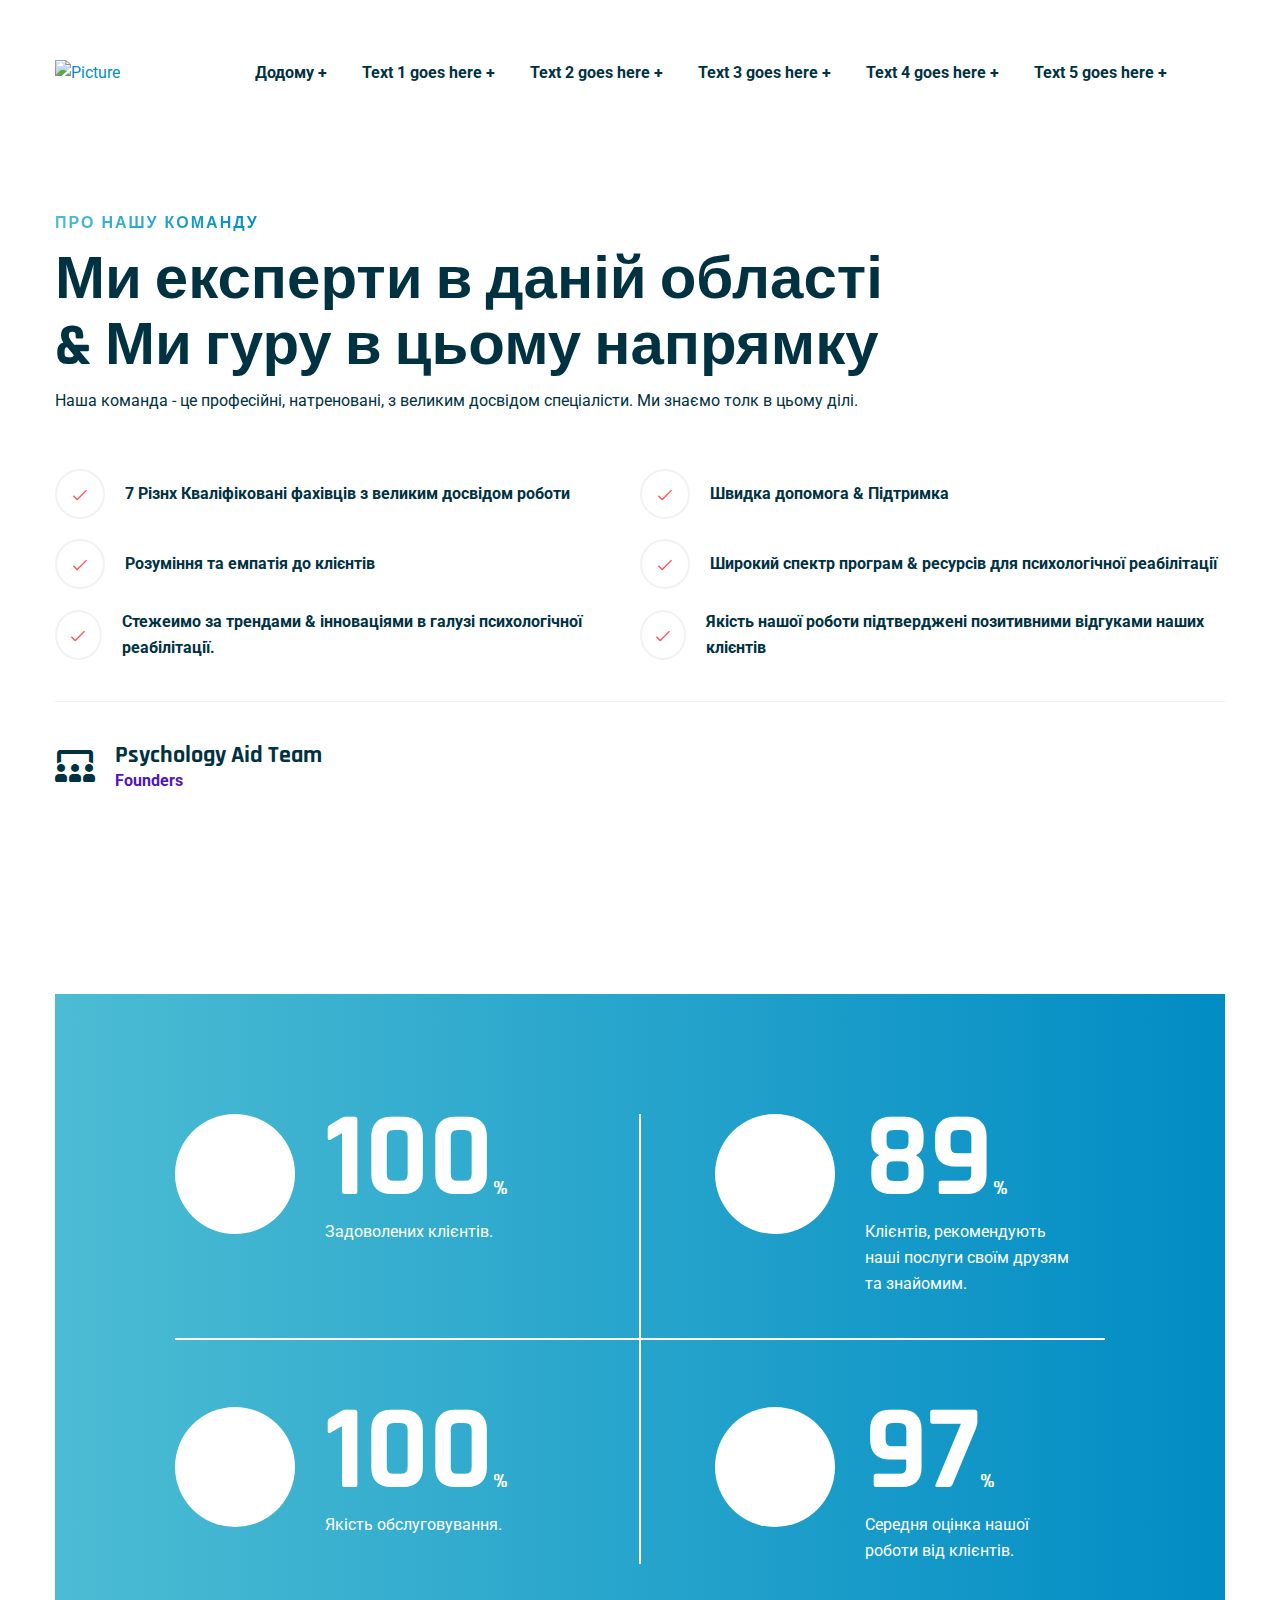
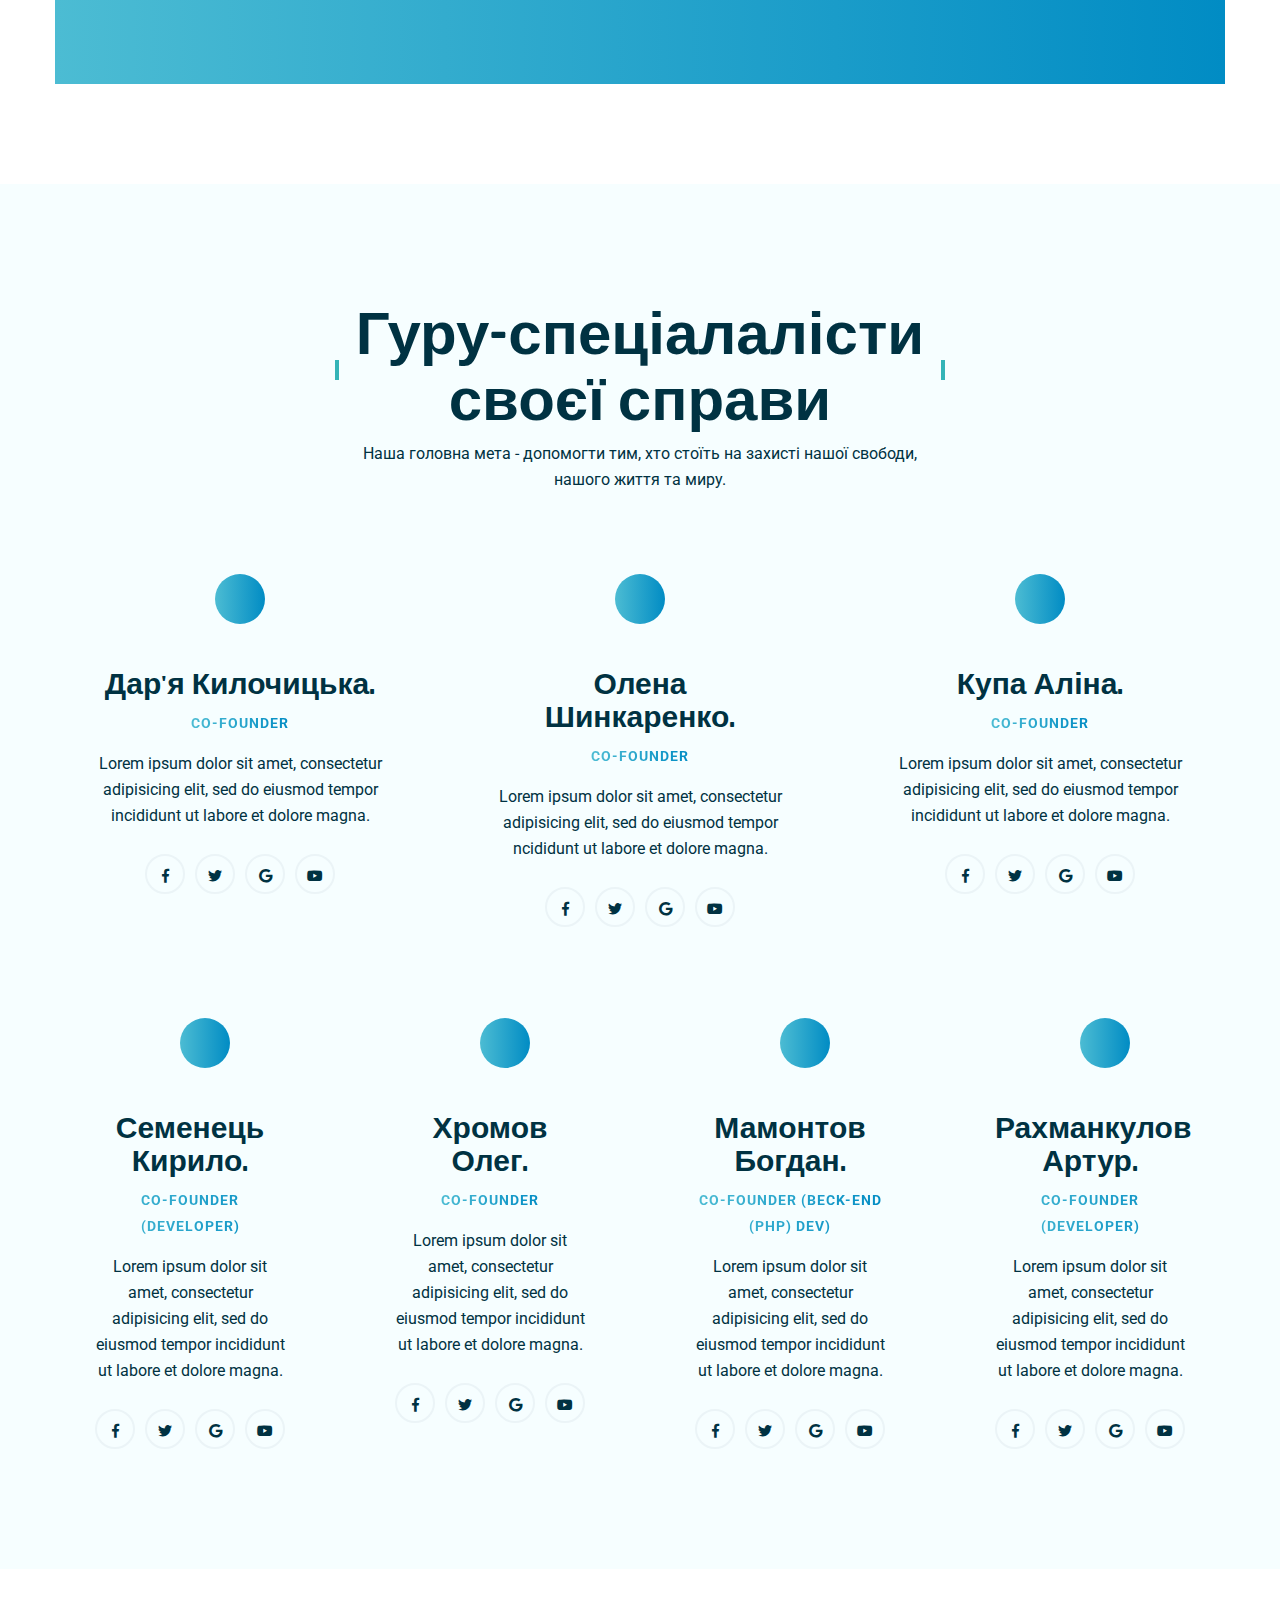
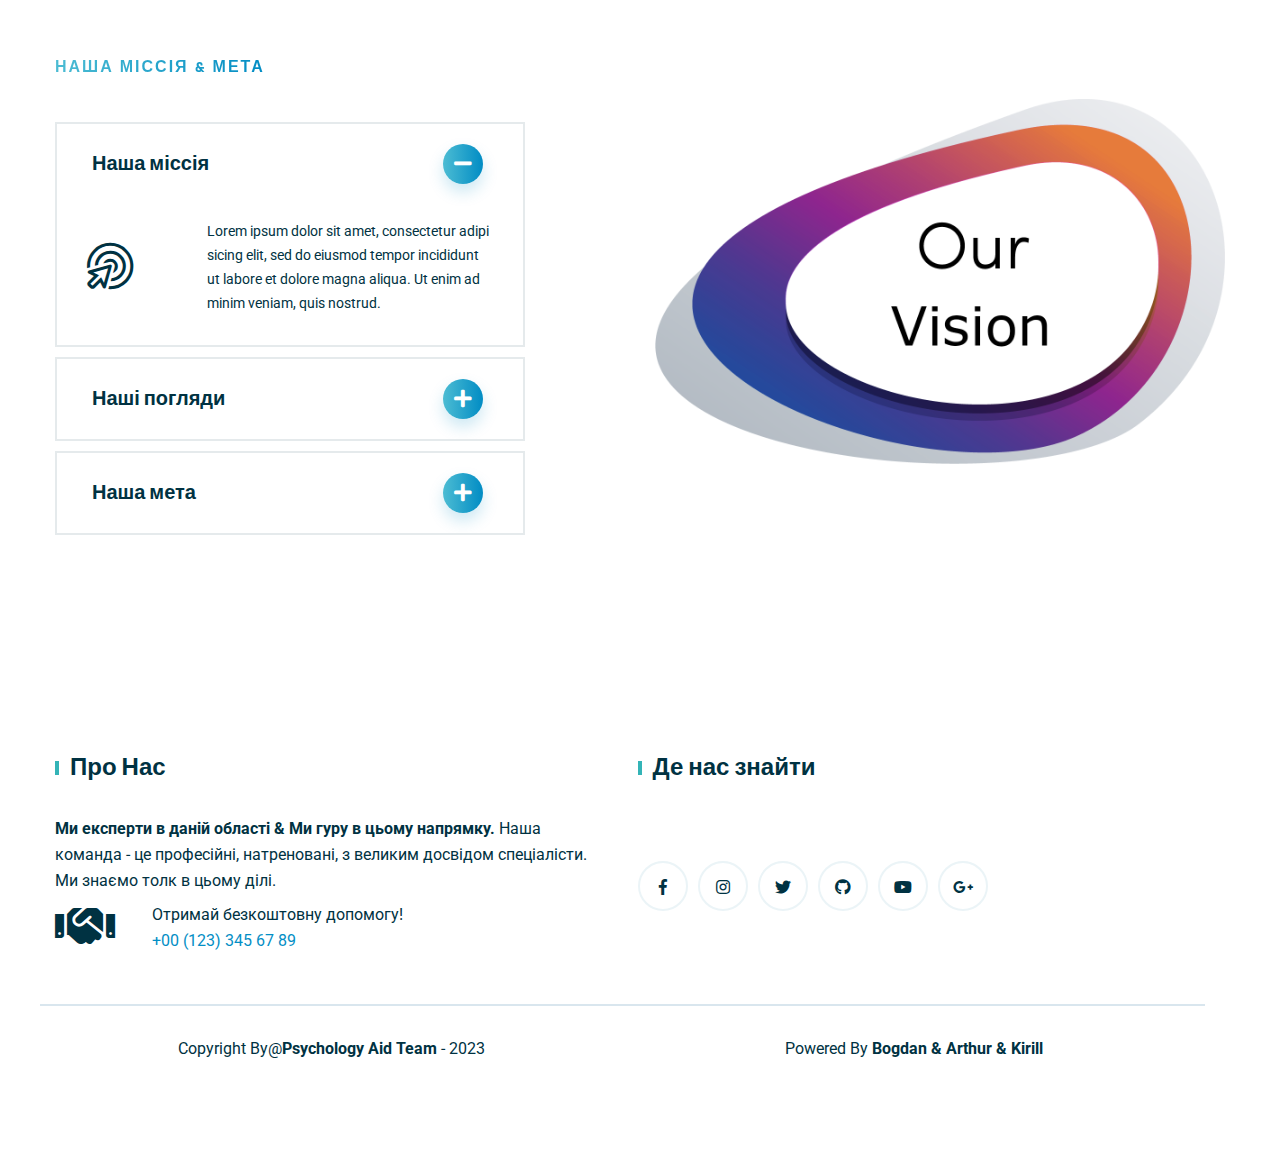
==== resources/templates/about.html @ 90c8d9c6 "Optimize code in Index.html. Create About us page" ====
<!doctype html>
<html class="no-js" lang="en">

<head>

  <!--========= Required meta tags =========-->
  <meta charset="utf-8">
  <meta http-equiv="x-ua-compatible" content="ie=edge">
  <meta name="description" content="">
  <meta name="viewport" content="width=device-width, initial-scale=1, shrink-to-fit=no">

  <!--====== Title ======-->
  <title>Psycho Aid Help - Site</title>

  <!--====== Favicon ======-->
  <link rel="shortcut icon" href="/static/images/Logo.png" type="images/x-icon"/>

  <!--====== CSS Here ======-->
  <link rel="stylesheet" href="../static/assets/css/bootstrap.min.css">
  <link rel="stylesheet" href="../static/assets/css/animate.min.css">
  <link rel="stylesheet" href="../static/assets/css/font-awesome.min.css">
  <link rel="stylesheet" href="../static/assets/css/lightcase.css">
  <link rel="stylesheet" href="../static/assets/css/meanmenu.css">
  <link rel="stylesheet" href="../static/assets/css/nice-select.css">
  <link rel="stylesheet" href="../static/assets/css/owl.carousel.min.css">
  <link rel="stylesheet" href="../static/assets/css/datepicker.min.css">
  <link rel="stylesheet" href="../static/assets/css/jquery-ui.min.css">
  <link rel="stylesheet" href="../static/assets/css/default.css">
  <link rel="stylesheet" href="../static/assets/css/style.css">
  <link rel="stylesheet" href="../static/assets/css/responsive.css">

</head>

<body>

<!-- preloader  -->
<div id="preloader">
  <div id="ctn-preloader" class="ctn-preloader">
    <div class="animation-preloader">
      <div class="spinner"></div>
      <div class="txt-loading">
                        <span data-text-preloader="D" class="letters-loading">
                            Д
                        </span>
        <span data-text-preloader="O" class="letters-loading">
                            О
                        </span>
        <span data-text-preloader="P" class="letters-loading">
                            П
                        </span>
        <span data-text-preloader="O" class="letters-loading">
                            О
                        </span>
        <span data-text-preloader="M" class="letters-loading">
                            М
                        </span>
        <span data-text-preloader="O" class="letters-loading">
                            О
                        </span>
        <span data-text-preloader="G" class="letters-loading">
                            Г
                        </span>
        <span data-text-preloader="A" class="letters-loading">
                            А
                        </span>
      </div>
    </div>
    <div class="loader">
      <div class="row">
        <div class="col-3 loader-section section-left">
          <div class="bg"></div>
        </div>
        <div class="col-3 loader-section section-left">
          <div class="bg"></div>
        </div>
        <div class="col-3 loader-section section-right">
          <div class="bg"></div>
        </div>
        <div class="col-3 loader-section section-right">
          <div class="bg"></div>
        </div>
      </div>
    </div>
  </div>
</div>
<!-- preloader end -->

<!-- header start -->
<header id="sticky-header" class="site-header">
  <div class="container custom-header">
    <div class="row align-items-center">
      <div class="col-xl-2 col-lg-3">
        <a href="index.html" class="site-logo">
          <img src="/static/images/Logo.png" alt="Picture" style="max-width: 140px;">
        </a>
        <div class="mobile-menu"></div>
      </div>
      <div class="col-xl-10 col-lg-10 my-auto">
        <div class="mainmenu">
          <nav id="mobile-menu">
            <ul>
              <li>
                <a href="/CivilEducation/index.html">Додому +</a>
              </li>
              <li><a href="#">Text 1 goes here +</a>
              </li>
              <li><a href="#">Text 2 goes here +</a>
              </li>
              <li><a href="#">Text 3 goes here +</a>
              </li>
              <li><a href="#">Text 4 goes here +</a>
              </li>
              <li><a href="#">Text 5 goes here +</a>
              </li>
            </ul>
          </nav>
        </div>
      </div>

    </div>
  </div>
</header>
<!-- header end -->

<!-- about area start -->
<section class="about-area pt-160 pb-100">
  <div class="container">
    <div class="row">
      <div class="col-lg-12">
        <div class="about-content mt-50">
          <div class="section-heading mb-55">
            <h3 class="sub-title">Про нашу команду</h3>
            <h2 class="section-title">Ми експерти в даній області <br> &amp; Ми гуру в цьому напрямку</h2>
            <p>Наша команда - це професійні, натреновані, з великим досвідом спеціалісти.
              Ми знаємо толк в цьому ділі.</p>
          </div>
          <div class="about-list mt-none-20">
            <div class="single-item d-flex align-items-center mt-20">
              <div class="icon">
                <i class="fal fa-check"></i>
              </div>
              <span>7 Різнх Кваліфіковані фахівців з великим досвідом роботи</span>
            </div>
            <div class="single-item d-flex align-items-center mt-20">
              <div class="icon">
                <i class="fal fa-check"></i>
              </div>
              <span>Швидка допомога &amp; Підтримка</span>
            </div>
            <div class="single-item d-flex align-items-center mt-20">
              <div class="icon">
                <i class="fal fa-check"></i>
              </div>
              <span>Розуміння та емпатія до клієнтів</span>
            </div>
            <div class="single-item d-flex align-items-center mt-20">
              <div class="icon">
                <i class="fal fa-check"></i>
              </div>
              <span>Широкий спектр програм  &amp; ресурсів для психологічної реабілітації</span>
            </div>
            <div class="single-item d-flex align-items-center mt-20">
              <div class="icon">
                <i class="fal fa-check"></i>
              </div>
              <span>Стежеимо за трендами &amp; інноваціями в галузі психологічної реабілітації.</span>
            </div>
            <div class="single-item d-flex align-items-center mt-20">
              <div class="icon">
                <i class="fal fa-check"></i>
              </div>
              <span>Якість нашої роботи підтверджені позитивними відгуками наших клієнтів</span>
            </div>
          </div>
          <div class="about-founder d-flex align-items-center">
            <div class="founder-detals d-flex align-items-center">
              <div class="thumb">
                <i class="fas fa-users-class fa-2x"></i>
              </div>
              <div class="content">
                <h4 class="name">Psychology Aid Team</h4>
                <span class="designation">Founders</span>
              </div>
            </div>
          </div>
        </div>
      </div>
    </div>
  </div>
</section>
<!-- about area end -->


<!-- counter area start -->
<section class="counter-area pt-100 pb-100">
  <div class="container">
    <div class="row">
      <div class="col-lg-12">
        <div class="counter-area-wrap">
          <div class="counter-wrap">
            <div class="single-counter-box pb-50">
              <div class="icon">
                <img src="assets/images/icons/experience-icon-01.png" alt="">
              </div>
              <div class="content">
                <h2 class="title"><span class="counter">100</span>%</h2>
                <p>Задоволених клієнтів.
                </p>
              </div>
            </div>
            <div class="single-counter-box pb-50">
              <div class="icon">
                <img src="assets/images/icons/experience-icon-01.png" alt="">
              </div>
              <div class="content">
                <h2 class="title"><span class="counter">89</span>%</h2>
                <p>Клієнтів, рекомендують наші послуги своїм друзям та знайомим.
                </p>
              </div>
            </div>
            <div class="single-counter-box pt-60">
              <div class="icon">
                <img src="assets/images/icons/experience-icon-03.png" alt="">
              </div>
              <div class="content">
                <h2 class="title"><span class="counter">100</span>%</h2>
                <p>Якість обслуговування.
                </p>
              </div>
            </div>
            <div class="single-counter-box pt-60">
              <div class="icon">
                <img src="assets/images/icons/experience-icon-04.png" alt="">
              </div>
              <div class="content">
                <h2 class="title"><span class="counter">97</span>%</h2>
                <p>Середня оцінка нашої роботи від клієнтів.
                </p>
              </div>
            </div>
          </div>
        </div>
      </div>
    </div>
  </div>
</section>
<!-- counter area end -->

<!-- our-expert area start -->
<section class="our-expert-area our-expert-area-2 our-expert-area-3 bg-2 pt-120 pb-90">
  <div class="container">
    <div class="row justify-content-center">
      <div class="col-lg-6 text-center">
        <div class="section-heading mb-50">
          <h2 class="section-title shape">Гуру-спеціалалісти своєї справи</h2>
          <p>Наша головна мета - допомогти тим, хто стоїть на захисті нашої свободи, нашого життя та миру.</p>
        </div>
      </div>
    </div>
    <div class="row mt-none-30">
      <div class="col-xl-4 col-lg-6 col-sm-12 mt-30">
        <div class="single-carousel-item">
          <div class="thumb">
            <img src="assets/images/team/doctor-02.jpeg" alt="">
            <span class="icon">
                                <img src="assets/images/icons/heart-icon.png" alt="">
                            </span>
          </div>
          <div class="content">
            <h4 class="title">Дар'я Килочицька.</h4>
            <span class="sub-title">Co-Founder</span>
            <p>Lorem ipsum dolor sit amet, consectetur adipisicing elit, sed do eiusmod tempor incididunt ut labore et dolore magna.</p>
          </div>
          <div class="social-links">
            <a href="#"><i class="fab fa-facebook-f"></i></a>
            <a href="#"><i class="fab fa-twitter"></i></a>
            <a href="#"><i class="fab fa-google"></i></a>
            <a href="#"><i class="fab fa-youtube"></i></a>
          </div>
        </div>
      </div>
      <div class="col-xl-4 col-lg-6 col-sm-12 mt-30">
        <div class="single-carousel-item">
          <div class="thumb">
            <img src="assets/images/team/doctor-01.jpeg" alt="">
            <span class="icon">
                                <img src="assets/images/icons/heart-icon.png" alt="">
                            </span>
          </div>
          <div class="content">
            <h4 class="title">Олена Шинкаренко.</h4>
            <span class="sub-title">Co-Founder</span>
            <p>Lorem ipsum dolor sit amet, consectetur adipisicing elit, sed do eiusmod tempor ncididunt ut labore et dolore magna.</p>
          </div>
          <div class="social-links">
            <a href="#"><i class="fab fa-facebook-f"></i></a>
            <a href="#"><i class="fab fa-twitter"></i></a>
            <a href="#"><i class="fab fa-google"></i></a>
            <a href="#"><i class="fab fa-youtube"></i></a>
          </div>
        </div>
      </div>
      <div class="col-xl-4 col-lg-6 col-sm-12 mt-30">
        <div class="single-carousel-item">
          <div class="thumb">
            <img src="assets/images/team/doctor-03.jpeg" alt="">
            <span class="icon">
                                <img src="assets/images/icons/heart-icon.png" alt="">
                            </span>
          </div>
          <div class="content">
            <h4 class="title">Купа Аліна.</h4>
            <span class="sub-title">Co-Founder</span>
            <p>Lorem ipsum dolor sit amet, consectetur adipisicing elit, sed do eiusmod tempor incididunt ut labore et dolore magna.</p>
          </div>
          <div class="social-links">
            <a href="#"><i class="fab fa-facebook-f"></i></a>
            <a href="#"><i class="fab fa-twitter"></i></a>
            <a href="#"><i class="fab fa-google"></i></a>
            <a href="#"><i class="fab fa-youtube"></i></a>
          </div>
        </div>
      </div>

      <div class="col-xl-3 col-lg-6 col-sm-12 mt-30">
        <div class="single-carousel-item">
          <div class="thumb">
            <img src="assets/images/team/doctor-03.jpeg" alt="">
            <span class="icon">
                                <img src="assets/images/icons/heart-icon.png" alt="">
                            </span>
          </div>
          <div class="content">
            <h4 class="title">Семенець Кирило.</h4>
            <span class="sub-title">Co-Founder (Developer)</span>
            <p>Lorem ipsum dolor sit amet, consectetur adipisicing elit, sed do eiusmod tempor incididunt ut labore et dolore magna.</p>
          </div>
          <div class="social-links">
            <a href="#"><i class="fab fa-facebook-f"></i></a>
            <a href="#"><i class="fab fa-twitter"></i></a>
            <a href="#"><i class="fab fa-google"></i></a>
            <a href="#"><i class="fab fa-youtube"></i></a>
          </div>
        </div>
      </div>

      <div class="col-xl-3 col-lg-6 col-sm-12 mt-30">
        <div class="single-carousel-item">
          <div class="thumb">
            <img src="assets/images/team/doctor-03.jpeg" alt="">
            <span class="icon">
                                <img src="assets/images/icons/heart-icon.png" alt="">
                            </span>
          </div>
          <div class="content">
            <h4 class="title">Хромов Олег.</h4>
            <span class="sub-title">Co-Founder</span>
            <p>Lorem ipsum dolor sit amet, consectetur adipisicing elit, sed do eiusmod tempor incididunt ut labore et dolore magna.</p>
          </div>
          <div class="social-links">
            <a href="#"><i class="fab fa-facebook-f"></i></a>
            <a href="#"><i class="fab fa-twitter"></i></a>
            <a href="#"><i class="fab fa-google"></i></a>
            <a href="#"><i class="fab fa-youtube"></i></a>
          </div>
        </div>
      </div>

      <div class="col-xl-3 col-lg-6 col-sm-12 mt-30">
        <div class="single-carousel-item">
          <div class="thumb">
            <img src="assets/images/team/doctor-03.jpeg" alt="">
            <span class="icon">
                                <img src="assets/images/icons/heart-icon.png" alt="">
                            </span>
          </div>
          <div class="content">
            <h4 class="title">Мамонтов Богдан.</h4>
            <span class="sub-title">Co-Founder (Beck-End (PHP) Dev)</span>
            <p>Lorem ipsum dolor sit amet, consectetur adipisicing elit, sed do eiusmod tempor incididunt ut labore et dolore magna.</p>
          </div>
          <div class="social-links">
            <a href="#"><i class="fab fa-facebook-f"></i></a>
            <a href="#"><i class="fab fa-twitter"></i></a>
            <a href="#"><i class="fab fa-google"></i></a>
            <a href="#"><i class="fab fa-youtube"></i></a>
          </div>
        </div>
      </div>

      <div class="col-xl-3 col-lg-6 col-sm-12 mt-30">
        <div class="single-carousel-item">
          <div class="thumb">
            <img src="#" alt="">
            <span class="icon">
                                <img src="assets/images/icons/heart-icon.png" alt="">
                            </span>
          </div>
          <div class="content">
            <h4 class="title">Рахманкулов Артур.</h4>
            <span class="sub-title">Co-Founder (Developer)</span>
            <p>Lorem ipsum dolor sit amet, consectetur adipisicing elit, sed do eiusmod tempor incididunt ut labore et dolore magna.</p>
          </div>
          <div class="social-links">
            <a href="#"><i class="fab fa-facebook-f"></i></a>
            <a href="#"><i class="fab fa-twitter"></i></a>
            <a href="#"><i class="fab fa-google"></i></a>
            <a href="#"><i class="fab fa-youtube"></i></a>
          </div>
        </div>
      </div>

    </div>
  </div>
</section>
<!-- our-expert area end -->

<!-- our mission area start -->
<section class="our-mission-area pt-10 pb-120">
  <div class="container">
    <div class="row">
      <div class="col-lg-5">
        <div class="section-heading mb-30 mt-75">
          <h4 class="sub-title">Наша міссія &amp; Мета</h4>
        </div>
        <div class="faq-widget">
          <div class="accordion faqs" id="accordionFaq">
            <div class="card">
              <div class="card-header" id="headingOne">
                <h5 class="mb-0 subtitle">
                  <button class="btn btn-link collapsed" type="button" data-toggle="collapse"
                          data-target="#collapseOne" aria-expanded="true" aria-controls="collapseOne">
                    Наша міссія
                  </button>
                </h5>
              </div>
              <div id="collapseOne" class="collapse show" aria-labelledby="headingOne"
                   data-parent="#accordionFaq">
                <div class="card-body">
                  <div class="thumb">
                    <i class="fal fa-bullseye-pointer fa-3x"></i>
                  </div>
                  <div class="content">
                    <p>Lorem ipsum dolor sit amet, consectetur adipi sicing elit, sed do eiusmod
                      tempor incididunt ut labore et dolore magna
                      aliqua. Ut enim ad minim veniam, quis nostrud.</p>
                  </div>
                </div>
              </div>
            </div>
            <div class="card">
              <div class="card-header" id="headingTwo">
                <h5 class="mb-0 subtitle">
                  <button class="btn btn-link collapsed" type="button" data-toggle="collapse"
                          data-target="#collapseTwo" aria-expanded="false"
                          aria-controls="collapseTwo">
                    Наші погляди
                  </button>
                </h5>
              </div>
              <div id="collapseTwo" class="collapse" aria-labelledby="headingTwo"
                   data-parent="#accordionFaq">
                <div class="card-body">
                  <div class="thumb">
                    <i class="fal fa-eye fa-3x"></i>
                  </div>
                  <div class="content">
                    <p>Lorem ipsum dolor sit amet, consectetur adipi sicing elit, sed do eiusmod
                      tempor incididunt ut labore et
                      dolore magna
                      aliqua. Ut enim ad minim veniam, quis nostrud.</p>
                  </div>
                </div>
              </div>
            </div>
            <div class="card">
              <div class="card-header" id="headingThree">
                <h5 class="mb-0 subtitle">
                  <button class="btn btn-link collapsed" type="button" data-toggle="collapse"
                          data-target="#collapseThree" aria-expanded="false"
                          aria-controls="collapseThree">
                    Наша мета
                  </button>
                </h5>
              </div>
              <div id="collapseThree" class="collapse" aria-labelledby="headingThree"
                   data-parent="#accordionFaq">
                <div class="card-body">
                  <div class="thumb">
                    <i class="fas fa-solid fa-crosshairs fa-3x"></i>
                  </div>
                  <div class="content">
                    <p>Lorem ipsum dolor sit amet, consectetur adipi sicing elit, sed do eiusmod
                      tempor incididunt ut labore et
                      dolore magna
                      aliqua. Ut enim ad minim veniam, quis nostrud.</p>
                  </div>
                </div>
              </div>
            </div>
          </div>
        </div>
      </div>
      <div class="col-lg-6 offset-lg-1">
        <div class="our-mission-thumb">
          <div class="mission-thumb-big"  style="margin-top: 120px">
            <img src="../static/images/our_vision.png" alt="">
          </div>
        </div>
      </div>
    </div>
  </div>
</section>
<!-- our mission area end -->

<!-- footer start -->
<footer class="site-footer pt-100 pb-80">
  <div class="container">
    <div class="row">
      <div class="col-xl-12 col-lg-12 pr-50">
        <div class="row">
          <div class="col-6">
            <div class="footer-widget">
              <h4 class="widget-title">Про Нас</h4>
              <p><span class="font-weight-bold">Ми експерти в даній області &amp; Ми гуру в цьому напрямку.</span>
                Наша команда - це професійні, натреновані, з великим досвідом спеціалісти.
                Ми знаємо толк в цьому ділі.</p>

              <div class="row mt-2">
                <div class="icon col">
                  <i class="fas fa-handshake fa-3x"></i>
                </div>
                <div class="content col-10">
                  <p>Отримай безкоштовну допомогу!</p>
                  <a href="tel:987876875865">+00 (123) 345 67 89</a>
                </div>
              </div>

            </div>
          </div>
          <div class="col-6 align-items-center">
            <div class="footer-widget">
              <h4 class="widget-title">Де нас знайти </h4>
              <div class="social-links">
                <a href="#"><i class="fab fa-facebook-f"></i></a>
                <a href="#"><i class="fab fa-instagram"></i></a>
                <a href="#"><i class="fab fa-twitter"></i></a>
                <a href="#"><i class="fab fa-github"></i></a>
                <a href="#"><i class="fab fa-youtube"></i></a>
                <a href="#"><i class="fab fa-google-plus-g"></i></a>
              </div>
            </div>
          </div>
        </div>
        <div class="row">
          <div class="col-lg-12">
            <div class="copyright-text row">
              <p class="col-6">Copyright By@<span>Psychology Aid Team</span> - 2023</p>
              <p class="col-6">Powered By <span>Bogdan &amp; Arthur &amp; Kirill</span></p>
            </div>
          </div>
        </div>
      </div>
    </div>
  </div>
</footer>
<!-- footer end -->

<!--========= JS Here =========-->
<script src="../static/assets/js/jquery-2.2.4.min.js"></script>
<script src="../static/assets/js/bootstrap.min.js"></script>
<script src="../static/assets/js/counterup.min.js"></script>
<script src="../static/assets/js/datepicker.min.js"></script>
<script src="../static/assets/js/datepicker.en.js"></script>
<script src="../static/assets/js/jquery-ui.min.js"></script>
<script src="../static/assets/js/jquery.nice-select.min.js"></script>
<script src="../static/assets/js/lightcase.js"></script>
<script src="../static/assets/js/owl.carousel.min.js"></script>
<script src="../static/assets/js/jquery.meanmenu.min.js"></script>
<script src="../static/assets/js/imagesloaded.pkgd.min.js"></script>
<script src="../static/assets/js/isotope.pkgd.min.js"></script>
<script src="../static/assets/js/wow.min.js"></script>
<script src="../static/assets/js/waypoint.js"></script>
<script src="../static/assets/js/main.js"></script>
</body>

</html>
---- resources/static/assets/css/lightcase.css ----
/**
 * Lightcase - jQuery Plugin
 * The smart and flexible Lightbox Plugin.
 *
 * @author		Cornel Boppart <cornel@bopp-art.com>
 * @copyright	Author
 *
 * @version		2.5.0 (11/03/2018)
 */
/**
 * Lightcase settings
 *
 * Note: Override default settings for your project without touching this source code by simply
 * defining those variables within a SASS map called '$lightcase-custom'.
 *
 * // Example usage
 * $lightcase-custom: (
 *   'breakpoint': 768px
 * );
 */
@font-face {
  font-family: 'lightcase';
  src: url("../fonts/lightcase.eot?55356177");
  src: url("../fonts/lightcase.eot?55356177#iefix") format("embedded-opentype"), url("../fonts/lightcase.woff?55356177") format("woff"), url("../fonts/lightcase.ttf?55356177") format("truetype"), url("../fonts/lightcase.svg?55356177#lightcase") format("svg");
  font-weight: normal;
  font-style: normal;
}
/* line 12, ../scss/components/fonts/_font-lightcase.scss */
[class*='lightcase-icon-']:before {
  font-family: 'lightcase', sans-serif;
  font-style: normal;
  font-weight: normal;
  speak: none;
  display: inline-block;
  text-decoration: inherit;
  width: 1em;
  text-align: center;
  /* For safety - reset parent styles, that can break glyph codes*/
  font-variant: normal;
  text-transform: none;
  /* fix buttons height, for twitter bootstrap */
  line-height: 1em;
  /* Uncomment for 3D effect */
  /* text-shadow: 1px 1px 1px rgba(127, 127, 127, 0.3); */
}

/* Codes */
/* line 35, ../scss/components/fonts/_font-lightcase.scss */
.lightcase-icon-play:before {
  content: '\e800';
}

/* line 36, ../scss/components/fonts/_font-lightcase.scss */
.lightcase-icon-pause:before {
  content: '\e801';
}

/* line 37, ../scss/components/fonts/_font-lightcase.scss */
.lightcase-icon-close:before {
  content: '\e802';
}

/* line 38, ../scss/components/fonts/_font-lightcase.scss */
.lightcase-icon-prev:before {
  content: '\e803';
}

/* line 39, ../scss/components/fonts/_font-lightcase.scss */
.lightcase-icon-next:before {
  content: '\e804';
}

/* line 40, ../scss/components/fonts/_font-lightcase.scss */
.lightcase-icon-spin:before {
  content: '\e805';
}

/**
 * Mixin providing icon defaults to be used on top of font-lightcase.
 *
 * Example usage:
 * @include icon(#e9e9e9)
 */
/**
 * Mixin providing icon defaults including a hover status to be used
 * on top of font-lightcase.
 *
 * Example usage:
 * @include icon-hover(#e9e9e9, #fff)
 */
/**
 * Provides natural content overflow behavior and scrolling support
 * even so for touch devices.
 *
 * Example usage:
 * @include overflow()
 */
/**
 * Neutralizes/resets dimensions including width, height, position as well as margins,
 * paddings and styles. Used to enforce a neutral and unstyled look and behavoir!
 *
 * Example usage:
 * @include clear(true)
 *
 * @param boolean $important
 */
@-webkit-keyframes lightcase-spin {
  0% {
    -webkit-transform: rotate(0deg);
    -moz-transform: rotate(0deg);
    -o-transform: rotate(0deg);
    transform: rotate(0deg);
  }
  100% {
    -webkit-transform: rotate(359deg);
    -moz-transform: rotate(359deg);
    -o-transform: rotate(359deg);
    transform: rotate(359deg);
  }
}
@-moz-keyframes lightcase-spin {
  0% {
    -webkit-transform: rotate(0deg);
    -moz-transform: rotate(0deg);
    -o-transform: rotate(0deg);
    transform: rotate(0deg);
  }
  100% {
    -webkit-transform: rotate(359deg);
    -moz-transform: rotate(359deg);
    -o-transform: rotate(359deg);
    transform: rotate(359deg);
  }
}
@-o-keyframes lightcase-spin {
  0% {
    -webkit-transform: rotate(0deg);
    -moz-transform: rotate(0deg);
    -o-transform: rotate(0deg);
    transform: rotate(0deg);
  }
  100% {
    -webkit-transform: rotate(359deg);
    -moz-transform: rotate(359deg);
    -o-transform: rotate(359deg);
    transform: rotate(359deg);
  }
}
@-ms-keyframes lightcase-spin {
  0% {
    -webkit-transform: rotate(0deg);
    -moz-transform: rotate(0deg);
    -o-transform: rotate(0deg);
    transform: rotate(0deg);
  }
  100% {
    -webkit-transform: rotate(359deg);
    -moz-transform: rotate(359deg);
    -o-transform: rotate(359deg);
    transform: rotate(359deg);
  }
}
@keyframes lightcase-spin {
  0% {
    -webkit-transform: rotate(0deg);
    -moz-transform: rotate(0deg);
    -o-transform: rotate(0deg);
    transform: rotate(0deg);
  }
  100% {
    -webkit-transform: rotate(359deg);
    -moz-transform: rotate(359deg);
    -o-transform: rotate(359deg);
    transform: rotate(359deg);
  }
}
/* line 1, ../scss/components/modules/_case.scss */
#lightcase-case {
  display: none;
  position: fixed;
  z-index: 2002;
  top: 50%;
  left: 50%;
  font-family: arial, sans-serif;
  font-size: 13px;
  line-height: 1.5;
  text-align: left;
  text-shadow: 0 0 10px rgba(0, 0, 0, 0.5);
}
@media screen and (max-width: 640px) {
  /* line 16, ../scss/components/modules/_case.scss */
  html[data-lc-type=inline] #lightcase-case, html[data-lc-type=ajax] #lightcase-case {
    position: fixed !important;
    top: 0 !important;
    left: 0 !important;
    right: 0 !important;
    bottom: 0 !important;
    margin: 0 !important;
    padding: 55px 0 70px 0;
    width: 100% !important;
    height: 100% !important;
    overflow: auto !important;
  }
}

@media screen and (min-width: 641px) {
  /* line 4, ../scss/components/modules/_content.scss */
  html:not([data-lc-type=error]) #lightcase-content {
    position: relative;
    z-index: 1;
    text-shadow: none;
    background-color: #fff;
    -webkit-box-shadow: 0 0 30px rgba(0, 0, 0, 0.5);
    -moz-box-shadow: 0 0 30px rgba(0, 0, 0, 0.5);
    -o-box-shadow: 0 0 30px rgba(0, 0, 0, 0.5);
    box-shadow: 0 0 30px rgba(0, 0, 0, 0.5);
    -webkit-backface-visibility: hidden;
  }
}
@media screen and (min-width: 641px) {
  /* line 23, ../scss/components/modules/_content.scss */
  html[data-lc-type=image] #lightcase-content, html[data-lc-type=video] #lightcase-content {
    background-color: #333;
  }
}
/* line 31, ../scss/components/modules/_content.scss */
html[data-lc-type=inline] #lightcase-content, html[data-lc-type=ajax] #lightcase-content, html[data-lc-type=error] #lightcase-content {
  -webkit-box-shadow: none;
  -moz-box-shadow: none;
  -o-box-shadow: none;
  box-shadow: none;
}
@media screen and (max-width: 640px) {
  /* line 31, ../scss/components/modules/_content.scss */
  html[data-lc-type=inline] #lightcase-content, html[data-lc-type=ajax] #lightcase-content, html[data-lc-type=error] #lightcase-content {
    position: relative !important;
    top: auto !important;
    left: auto !important;
    width: auto !important;
    height: auto !important;
    margin: 0 !important;
    padding: 0 !important;
    border: none !important;
    background: none !important;
  }
}
/* line 43, ../scss/components/modules/_content.scss */
html[data-lc-type=inline] #lightcase-content .lightcase-contentInner, html[data-lc-type=ajax] #lightcase-content .lightcase-contentInner, html[data-lc-type=error] #lightcase-content .lightcase-contentInner {
  -webkit-box-sizing: border-box;
  -moz-box-sizing: border-box;
  -o-box-sizing: border-box;
  box-sizing: border-box;
}
@media screen and (max-width: 640px) {
  /* line 43, ../scss/components/modules/_content.scss */
  html[data-lc-type=inline] #lightcase-content .lightcase-contentInner, html[data-lc-type=ajax] #lightcase-content .lightcase-contentInner, html[data-lc-type=error] #lightcase-content .lightcase-contentInner {
    padding: 15px;
  }
  /* line 52, ../scss/components/modules/_content.scss */
  html[data-lc-type=inline] #lightcase-content .lightcase-contentInner, html[data-lc-type=inline] #lightcase-content .lightcase-contentInner > *, html[data-lc-type=ajax] #lightcase-content .lightcase-contentInner, html[data-lc-type=ajax] #lightcase-content .lightcase-contentInner > *, html[data-lc-type=error] #lightcase-content .lightcase-contentInner, html[data-lc-type=error] #lightcase-content .lightcase-contentInner > * {
    width: 100% !important;
    max-width: none !important;
  }
  /* line 59, ../scss/components/modules/_content.scss */
  html[data-lc-type=inline] #lightcase-content .lightcase-contentInner > *:not(iframe), html[data-lc-type=ajax] #lightcase-content .lightcase-contentInner > *:not(iframe), html[data-lc-type=error] #lightcase-content .lightcase-contentInner > *:not(iframe) {
    height: auto !important;
    max-height: none !important;
  }
}
@media screen and (max-width: 640px) {
  /* line 70, ../scss/components/modules/_content.scss */
  html.lightcase-isMobileDevice[data-lc-type=iframe] #lightcase-content .lightcase-contentInner iframe {
    overflow: auto;
    -webkit-overflow-scrolling: touch;
  }
}
@media screen and (max-width: 640px) and (min-width: 641px) {
  /* line 74, ../scss/components/modules/_content.scss */
  html[data-lc-type=image] #lightcase-content .lightcase-contentInner, html[data-lc-type=video] #lightcase-content .lightcase-contentInner {
    line-height: 0.75;
  }
}

/* line 82, ../scss/components/modules/_content.scss */
html[data-lc-type=image] #lightcase-content .lightcase-contentInner {
  position: relative;
  overflow: hidden !important;
}
@media screen and (max-width: 640px) {
  /* line 91, ../scss/components/modules/_content.scss */
  html[data-lc-type=inline] #lightcase-content .lightcase-contentInner .lightcase-inlineWrap, html[data-lc-type=ajax] #lightcase-content .lightcase-contentInner .lightcase-inlineWrap, html[data-lc-type=error] #lightcase-content .lightcase-contentInner .lightcase-inlineWrap {
    position: relative !important;
    top: auto !important;
    left: auto !important;
    width: auto !important;
    height: auto !important;
    margin: 0 !important;
    padding: 0 !important;
    border: none !important;
    background: none !important;
  }
}
@media screen and (min-width: 641px) {
  /* line 100, ../scss/components/modules/_content.scss */
  html:not([data-lc-type=error]) #lightcase-content .lightcase-contentInner .lightcase-inlineWrap {
    padding: 30px;
    overflow: auto;
    -webkit-box-sizing: border-box;
    -moz-box-sizing: border-box;
    -o-box-sizing: border-box;
    box-sizing: border-box;
  }
}
@media screen and (max-width: 640px) {
  /* line 117, ../scss/components/modules/_content.scss */
  #lightcase-content h1, #lightcase-content h2, #lightcase-content h3, #lightcase-content h4, #lightcase-content h5, #lightcase-content h6, #lightcase-content p {
    color: #aaa;
  }
}
@media screen and (min-width: 641px) {
  /* line 117, ../scss/components/modules/_content.scss */
  #lightcase-content h1, #lightcase-content h2, #lightcase-content h3, #lightcase-content h4, #lightcase-content h5, #lightcase-content h6, #lightcase-content p {
    color: #333;
  }
}

/* line 3, ../scss/components/modules/_error.scss */
#lightcase-case p.lightcase-error {
  margin: 0;
  font-size: 17px;
  text-align: center;
  white-space: nowrap;
  overflow: hidden;
  text-overflow: ellipsis;
  color: #aaa;
}
@media screen and (max-width: 640px) {
  /* line 3, ../scss/components/modules/_error.scss */
  #lightcase-case p.lightcase-error {
    padding: 30px 0;
  }
}
@media screen and (min-width: 641px) {
  /* line 3, ../scss/components/modules/_error.scss */
  #lightcase-case p.lightcase-error {
    padding: 0;
  }
}

/* line 4, ../scss/components/modules/_global.scss */
.lightcase-open body {
  overflow: hidden;
}
/* line 8, ../scss/components/modules/_global.scss */
.lightcase-isMobileDevice .lightcase-open body {
  max-width: 100%;
  max-height: 100%;
}

/* line 1, ../scss/components/modules/_info.scss */
#lightcase-info {
  position: absolute;
  padding-top: 15px;
}
/* line 9, ../scss/components/modules/_info.scss */
#lightcase-info #lightcase-title,
#lightcase-info #lightcase-caption {
  margin: 0;
  padding: 0;
  line-height: 1.5;
  font-weight: normal;
  text-overflow: ellipsis;
}
/* line 19, ../scss/components/modules/_info.scss */
#lightcase-info #lightcase-title {
  font-size: 17px;
  color: #aaa;
}
@media screen and (max-width: 640px) {
  /* line 19, ../scss/components/modules/_info.scss */
  #lightcase-info #lightcase-title {
    position: fixed;
    top: 10px;
    left: 0;
    max-width: 87.5%;
    padding: 5px 15px;
    background: #333;
  }
}
/* line 33, ../scss/components/modules/_info.scss */
#lightcase-info #lightcase-caption {
  clear: both;
  font-size: 13px;
  color: #aaa;
}
/* line 39, ../scss/components/modules/_info.scss */
#lightcase-info #lightcase-sequenceInfo {
  font-size: 11px;
  color: #aaa;
}
@media screen and (max-width: 640px) {
  /* line 45, ../scss/components/modules/_info.scss */
  .lightcase-fullScreenMode #lightcase-info {
    padding-left: 15px;
    padding-right: 15px;
  }
  /* line 51, ../scss/components/modules/_info.scss */
  html:not([data-lc-type=image]):not([data-lc-type=video]):not([data-lc-type=flash]):not([data-lc-type=error]) #lightcase-info {
    position: static;
  }
}

/* line 1, ../scss/components/modules/_loading.scss */
#lightcase-loading {
  position: fixed;
  z-index: 9999;
  width: 1.123em;
  height: auto;
  font-size: 38px;
  line-height: 1;
  text-align: center;
  text-shadow: none;
  position: fixed;
  z-index: 2001;
  top: 50%;
  left: 50%;
  margin-top: -0.5em;
  margin-left: -0.5em;
  opacity: 1;
  font-size: 32px;
  text-shadow: 0 0 15px #fff;
  -moz-transform-origin: 50% 53%;
  -webkit-animation: lightcase-spin 0.5s infinite linear;
  -moz-animation: lightcase-spin 0.5s infinite linear;
  -o-animation: lightcase-spin 0.5s infinite linear;
  animation: lightcase-spin 0.5s infinite linear;
}
/* line 20, ../scss/components/mixins/_presets.scss */
#lightcase-loading, #lightcase-loading:focus {
  text-decoration: none;
  color: #fff;
  -webkit-tap-highlight-color: transparent;
  -webkit-transition: color, opacity, ease-in-out 0.25s;
  -moz-transition: color, opacity, ease-in-out 0.25s;
  -o-transition: color, opacity, ease-in-out 0.25s;
  transition: color, opacity, ease-in-out 0.25s;
}
/* line 32, ../scss/components/mixins/_presets.scss */
#lightcase-loading > span {
  display: inline-block;
  text-indent: -9999px;
}

/* line 2, ../scss/components/modules/_navigation.scss */
a[class*='lightcase-icon-'] {
  position: fixed;
  z-index: 9999;
  width: 1.123em;
  height: auto;
  font-size: 38px;
  line-height: 1;
  text-align: center;
  text-shadow: none;
  outline: none;
  cursor: pointer;
}
/* line 20, ../scss/components/mixins/_presets.scss */
a[class*='lightcase-icon-'], a[class*='lightcase-icon-']:focus {
  text-decoration: none;
  color: rgba(255, 255, 255, 0.6);
  -webkit-tap-highlight-color: transparent;
  -webkit-transition: color, opacity, ease-in-out 0.25s;
  -moz-transition: color, opacity, ease-in-out 0.25s;
  -o-transition: color, opacity, ease-in-out 0.25s;
  transition: color, opacity, ease-in-out 0.25s;
}
/* line 32, ../scss/components/mixins/_presets.scss */
a[class*='lightcase-icon-'] > span {
  display: inline-block;
  text-indent: -9999px;
}
/* line 49, ../scss/components/mixins/_presets.scss */
a[class*='lightcase-icon-']:hover {
  color: white;
  text-shadow: 0 0 15px white;
}
/* line 10, ../scss/components/modules/_navigation.scss */
.lightcase-isMobileDevice a[class*='lightcase-icon-']:hover {
  color: #aaa;
  text-shadow: none;
}
/* line 17, ../scss/components/modules/_navigation.scss */
a[class*='lightcase-icon-'].lightcase-icon-close {
  position: fixed;
  top: 15px;
  right: 15px;
  bottom: auto;
  margin: 0;
  opacity: 0;
  outline: none;
}
/* line 28, ../scss/components/modules/_navigation.scss */
a[class*='lightcase-icon-'].lightcase-icon-prev {
  left: 15px;
}
/* line 33, ../scss/components/modules/_navigation.scss */
a[class*='lightcase-icon-'].lightcase-icon-next {
  right: 15px;
}
/* line 38, ../scss/components/modules/_navigation.scss */
a[class*='lightcase-icon-'].lightcase-icon-pause, a[class*='lightcase-icon-'].lightcase-icon-play {
  left: 50%;
  margin-left: -0.5em;
}
@media screen and (min-width: 641px) {
  /* line 38, ../scss/components/modules/_navigation.scss */
  a[class*='lightcase-icon-'].lightcase-icon-pause, a[class*='lightcase-icon-'].lightcase-icon-play {
    opacity: 0;
  }
}
@media screen and (max-width: 640px) {
  /* line 2, ../scss/components/modules/_navigation.scss */
  a[class*='lightcase-icon-'] {
    bottom: 15px;
    font-size: 24px;
  }
}
@media screen and (min-width: 641px) {
  /* line 2, ../scss/components/modules/_navigation.scss */
  a[class*='lightcase-icon-'] {
    bottom: 50%;
    margin-bottom: -0.5em;
  }
  /* line 57, ../scss/components/modules/_navigation.scss */
  a[class*='lightcase-icon-']:hover, #lightcase-case:hover ~ a[class*='lightcase-icon-'] {
    opacity: 1;
  }
}

/* line 1, ../scss/components/modules/_overlay.scss */
#lightcase-overlay {
  display: none;
  width: 100%;
  min-height: 100%;
  position: fixed;
  z-index: 2000;
  top: -9999px;
  bottom: -9999px;
  left: 0;
  background: #333;
}
@media screen and (max-width: 640px) {
  /* line 1, ../scss/components/modules/_overlay.scss */
  #lightcase-overlay {
    opacity: 1 !important;
  }
}
---- resources/static/assets/css/nice-select.css ----
.nice-select {
  -webkit-tap-highlight-color: transparent;
  background-color: #fff;
  border-radius: 5px;
  border: solid 1px #e8e8e8;
  box-sizing: border-box;
  clear: both;
  cursor: pointer;
  display: block;
  float: left;
  font-family: inherit;
  font-size: 14px;
  font-weight: normal;
  height: 42px;
  line-height: 40px;
  outline: none;
  padding-left: 18px;
  padding-right: 30px;
  position: relative;
  text-align: left !important;
  -webkit-transition: all 0.2s ease-in-out;
  transition: all 0.2s ease-in-out;
  -webkit-user-select: none;
     -moz-user-select: none;
      -ms-user-select: none;
          user-select: none;
  white-space: nowrap;
  width: auto; }
  .nice-select:hover {
    border-color: #dbdbdb; }
  .nice-select:active, .nice-select.open, .nice-select:focus {
    border-color: #999; }
  .nice-select:after {
    border-bottom: 2px solid #999;
    border-right: 2px solid #999;
    content: '';
    display: block;
    height: 5px;
    margin-top: -4px;
    pointer-events: none;
    position: absolute;
    right: 12px;
    top: 50%;
    -webkit-transform-origin: 66% 66%;
        -ms-transform-origin: 66% 66%;
            transform-origin: 66% 66%;
    -webkit-transform: rotate(45deg);
        -ms-transform: rotate(45deg);
            transform: rotate(45deg);
    -webkit-transition: all 0.15s ease-in-out;
    transition: all 0.15s ease-in-out;
    width: 5px; }
  .nice-select.open:after {
    -webkit-transform: rotate(-135deg);
        -ms-transform: rotate(-135deg);
            transform: rotate(-135deg); }
  .nice-select.open .list {
    opacity: 1;
    pointer-events: auto;
    -webkit-transform: scale(1) translateY(0);
        -ms-transform: scale(1) translateY(0);
            transform: scale(1) translateY(0); }
  .nice-select.disabled {
    border-color: #ededed;
    color: #999;
    pointer-events: none; }
    .nice-select.disabled:after {
      border-color: #cccccc; }
  .nice-select.wide {
    width: 100%; }
    .nice-select.wide .list {
      left: 0 !important;
      right: 0 !important; }
  .nice-select.right {
    float: right; }
    .nice-select.right .list {
      left: auto;
      right: 0; }
  .nice-select.small {
    font-size: 12px;
    height: 36px;
    line-height: 34px; }
    .nice-select.small:after {
      height: 4px;
      width: 4px; }
    .nice-select.small .option {
      line-height: 34px;
      min-height: 34px; }
  .nice-select .list {
    background-color: #fff;
    border-radius: 5px;
    box-shadow: 0 0 0 1px rgba(68, 68, 68, 0.11);
    box-sizing: border-box;
    margin-top: 4px;
    opacity: 0;
    overflow: hidden;
    padding: 0;
    pointer-events: none;
    position: absolute;
    top: 100%;
    left: 0;
    -webkit-transform-origin: 50% 0;
        -ms-transform-origin: 50% 0;
            transform-origin: 50% 0;
    -webkit-transform: scale(0.75) translateY(-21px);
        -ms-transform: scale(0.75) translateY(-21px);
            transform: scale(0.75) translateY(-21px);
    -webkit-transition: all 0.2s cubic-bezier(0.5, 0, 0, 1.25), opacity 0.15s ease-out;
    transition: all 0.2s cubic-bezier(0.5, 0, 0, 1.25), opacity 0.15s ease-out;
    z-index: 9; }
    .nice-select .list:hover .option:not(:hover) {
      background-color: transparent !important; }
  .nice-select .option {
    cursor: pointer;
    font-weight: 400;
    line-height: 40px;
    list-style: none;
    min-height: 40px;
    outline: none;
    padding-left: 18px;
    padding-right: 29px;
    text-align: left;
    -webkit-transition: all 0.2s;
    transition: all 0.2s; }
    .nice-select .option:hover, .nice-select .option.focus, .nice-select .option.selected.focus {
      background-color: #f6f6f6; }
    .nice-select .option.selected {
      font-weight: bold; }
    .nice-select .option.disabled {
      background-color: transparent;
      color: #999;
      cursor: default; }

.no-csspointerevents .nice-select .list {
  display: none; }

.no-csspointerevents .nice-select.open .list {
  display: block; }
---- resources/static/assets/css/datepicker.min.css ----
.datepicker--cells{display:-webkit-flex;display:-ms-flexbox;display:flex;-webkit-flex-wrap:wrap;-ms-flex-wrap:wrap;flex-wrap:wrap}.datepicker--cell{border-radius:4px;box-sizing:border-box;cursor:pointer;display:-webkit-flex;display:-ms-flexbox;display:flex;position:relative;-webkit-align-items:center;-ms-flex-align:center;align-items:center;-webkit-justify-content:center;-ms-flex-pack:center;justify-content:center;height:32px;z-index:1}.datepicker--cell.-focus-{background:#f0f0f0}.datepicker--cell.-current-{color:#4EB5E6}.datepicker--cell.-current-.-focus-{color:#4a4a4a}.datepicker--cell.-current-.-in-range-{color:#4EB5E6}.datepicker--cell.-in-range-{background:rgba(92,196,239,.1);color:#4a4a4a;border-radius:0}.datepicker--cell.-in-range-.-focus-{background-color:rgba(92,196,239,.2)}.datepicker--cell.-disabled-{cursor:default;color:#aeaeae}.datepicker--cell.-disabled-.-focus-{color:#aeaeae}.datepicker--cell.-disabled-.-in-range-{color:#a1a1a1}.datepicker--cell.-disabled-.-current-.-focus-{color:#aeaeae}.datepicker--cell.-range-from-{border:1px solid rgba(92,196,239,.5);background-color:rgba(92,196,239,.1);border-radius:4px 0 0 4px}.datepicker--cell.-range-to-{border:1px solid rgba(92,196,239,.5);background-color:rgba(92,196,239,.1);border-radius:0 4px 4px 0}.datepicker--cell.-selected-,.datepicker--cell.-selected-.-current-{color:#fff;background:#5cc4ef}.datepicker--cell.-range-from-.-range-to-{border-radius:4px}.datepicker--cell.-selected-{border:none}.datepicker--cell.-selected-.-focus-{background:#45bced}.datepicker--cell:empty{cursor:default}.datepicker--days-names{display:-webkit-flex;display:-ms-flexbox;display:flex;-webkit-flex-wrap:wrap;-ms-flex-wrap:wrap;flex-wrap:wrap;margin:8px 0 3px}.datepicker--day-name{color:#FF9A19;display:-webkit-flex;display:-ms-flexbox;display:flex;-webkit-align-items:center;-ms-flex-align:center;align-items:center;-webkit-justify-content:center;-ms-flex-pack:center;justify-content:center;-webkit-flex:1;-ms-flex:1;flex:1;text-align:center;text-transform:uppercase;font-size:.8em}.-only-timepicker- .datepicker--content,.datepicker--body,.datepicker-inline .datepicker--pointer{display:none}.datepicker--cell-day{width:14.28571%}.datepicker--cells-months{height:170px}.datepicker--cell-month{width:33.33%;height:25%}.datepicker--cells-years,.datepicker--years{height:170px}.datepicker--cell-year{width:25%;height:33.33%}.datepickers-container{position:absolute;left:0;top:0}@media print{.datepickers-container{display:none}}.datepicker{background:#fff;border:1px solid #dbdbdb;box-shadow:0 4px 12px rgba(0,0,0,.15);border-radius:4px;box-sizing:content-box;font-family:Tahoma,sans-serif;font-size:14px;color:#4a4a4a;width:250px;position:absolute;left:-100000px;opacity:0;transition:opacity .3s ease,left 0s .3s,-webkit-transform .3s ease;transition:opacity .3s ease,transform .3s ease,left 0s .3s;transition:opacity .3s ease,transform .3s ease,left 0s .3s,-webkit-transform .3s ease;z-index:100}.datepicker.-from-top-{-webkit-transform:translateY(-8px);transform:translateY(-8px)}.datepicker.-from-right-{-webkit-transform:translateX(8px);transform:translateX(8px)}.datepicker.-from-bottom-{-webkit-transform:translateY(8px);transform:translateY(8px)}.datepicker.-from-left-{-webkit-transform:translateX(-8px);transform:translateX(-8px)}.datepicker.active{opacity:1;-webkit-transform:translate(0);transform:translate(0);transition:opacity .3s ease,left 0s 0s,-webkit-transform .3s ease;transition:opacity .3s ease,transform .3s ease,left 0s 0s;transition:opacity .3s ease,transform .3s ease,left 0s 0s,-webkit-transform .3s ease}.datepicker-inline .datepicker{border-color:#d7d7d7;box-shadow:none;position:static;left:auto;right:auto;opacity:1;-webkit-transform:none;transform:none}.datepicker--content{box-sizing:content-box;padding:4px}.datepicker--pointer{position:absolute;background:#fff;border-top:1px solid #dbdbdb;border-right:1px solid #dbdbdb;width:10px;height:10px;z-index:-1}.datepicker--nav-action:hover,.datepicker--nav-title:hover{background:#f0f0f0}.-top-center- .datepicker--pointer,.-top-left- .datepicker--pointer,.-top-right- .datepicker--pointer{top:calc(100% - 4px);-webkit-transform:rotate(135deg);transform:rotate(135deg)}.-right-bottom- .datepicker--pointer,.-right-center- .datepicker--pointer,.-right-top- .datepicker--pointer{right:calc(100% - 4px);-webkit-transform:rotate(225deg);transform:rotate(225deg)}.-bottom-center- .datepicker--pointer,.-bottom-left- .datepicker--pointer,.-bottom-right- .datepicker--pointer{bottom:calc(100% - 4px);-webkit-transform:rotate(315deg);transform:rotate(315deg)}.-left-bottom- .datepicker--pointer,.-left-center- .datepicker--pointer,.-left-top- .datepicker--pointer{left:calc(100% - 4px);-webkit-transform:rotate(45deg);transform:rotate(45deg)}.-bottom-left- .datepicker--pointer,.-top-left- .datepicker--pointer{left:10px}.-bottom-right- .datepicker--pointer,.-top-right- .datepicker--pointer{right:10px}.-bottom-center- .datepicker--pointer,.-top-center- .datepicker--pointer{left:calc(50% - 10px / 2)}.-left-top- .datepicker--pointer,.-right-top- .datepicker--pointer{top:10px}.-left-bottom- .datepicker--pointer,.-right-bottom- .datepicker--pointer{bottom:10px}.-left-center- .datepicker--pointer,.-right-center- .datepicker--pointer{top:calc(50% - 10px / 2)}.datepicker--body.active{display:block}.datepicker--nav{display:-webkit-flex;display:-ms-flexbox;display:flex;-webkit-justify-content:space-between;-ms-flex-pack:justify;justify-content:space-between;border-bottom:1px solid #efefef;min-height:32px;padding:4px}.-only-timepicker- .datepicker--nav{display:none}.datepicker--nav-action,.datepicker--nav-title{display:-webkit-flex;display:-ms-flexbox;display:flex;cursor:pointer;-webkit-align-items:center;-ms-flex-align:center;align-items:center;-webkit-justify-content:center;-ms-flex-pack:center;justify-content:center}.datepicker--nav-action{width:32px;border-radius:4px;-webkit-user-select:none;-moz-user-select:none;-ms-user-select:none;user-select:none}.datepicker--nav-action.-disabled-{visibility:hidden}.datepicker--nav-action svg{width:32px;height:32px}.datepicker--nav-action path{fill:none;stroke:#9c9c9c;stroke-width:2px}.datepicker--nav-title{border-radius:4px;padding:0 8px}.datepicker--buttons,.datepicker--time{border-top:1px solid #efefef;padding:4px}.datepicker--nav-title i{font-style:normal;color:#9c9c9c;margin-left:5px}.datepicker--nav-title.-disabled-{cursor:default;background:0 0}.datepicker--buttons{display:-webkit-flex;display:-ms-flexbox;display:flex}.datepicker--button{color:#4EB5E6;cursor:pointer;border-radius:4px;-webkit-flex:1;-ms-flex:1;flex:1;display:-webkit-inline-flex;display:-ms-inline-flexbox;display:inline-flex;-webkit-justify-content:center;-ms-flex-pack:center;justify-content:center;-webkit-align-items:center;-ms-flex-align:center;align-items:center;height:32px}.datepicker--button:hover{color:#4a4a4a;background:#f0f0f0}.datepicker--time{display:-webkit-flex;display:-ms-flexbox;display:flex;-webkit-align-items:center;-ms-flex-align:center;align-items:center;position:relative}.datepicker--time.-am-pm- .datepicker--time-sliders{-webkit-flex:0 1 138px;-ms-flex:0 1 138px;flex:0 1 138px;max-width:138px}.-only-timepicker- .datepicker--time{border-top:none}.datepicker--time-sliders{-webkit-flex:0 1 153px;-ms-flex:0 1 153px;flex:0 1 153px;margin-right:10px;max-width:153px}.datepicker--time-label{display:none;font-size:12px}.datepicker--time-current{display:-webkit-flex;display:-ms-flexbox;display:flex;-webkit-align-items:center;-ms-flex-align:center;align-items:center;-webkit-flex:1;-ms-flex:1;flex:1;font-size:14px;text-align:center;margin:0 0 0 10px}.datepicker--time-current-colon{margin:0 2px 3px;line-height:1}.datepicker--time-current-hours,.datepicker--time-current-minutes{line-height:1;font-size:19px;font-family:"Century Gothic",CenturyGothic,AppleGothic,sans-serif;position:relative;z-index:1}.datepicker--time-current-hours:after,.datepicker--time-current-minutes:after{content:'';background:#f0f0f0;border-radius:4px;position:absolute;left:-2px;top:-3px;right:-2px;bottom:-2px;z-index:-1;opacity:0}.datepicker--time-current-hours.-focus-:after,.datepicker--time-current-minutes.-focus-:after{opacity:1}.datepicker--time-current-ampm{text-transform:uppercase;-webkit-align-self:flex-end;-ms-flex-item-align:end;align-self:flex-end;color:#9c9c9c;margin-left:6px;font-size:11px;margin-bottom:1px}.datepicker--time-row{display:-webkit-flex;display:-ms-flexbox;display:flex;-webkit-align-items:center;-ms-flex-align:center;align-items:center;font-size:11px;height:17px;background:linear-gradient(to right,#dedede,#dedede) left 50%/100% 1px no-repeat}.datepicker--time-row:first-child{margin-bottom:4px}.datepicker--time-row input[type=range]{background:0 0;cursor:pointer;-webkit-flex:1;-ms-flex:1;flex:1;height:100%;padding:0;margin:0;-webkit-appearance:none}.datepicker--time-row input[type=range]::-ms-tooltip{display:none}.datepicker--time-row input[type=range]:hover::-webkit-slider-thumb{border-color:#b8b8b8}.datepicker--time-row input[type=range]:hover::-moz-range-thumb{border-color:#b8b8b8}.datepicker--time-row input[type=range]:hover::-ms-thumb{border-color:#b8b8b8}.datepicker--time-row input[type=range]:focus{outline:0}.datepicker--time-row input[type=range]:focus::-webkit-slider-thumb{background:#5cc4ef;border-color:#5cc4ef}.datepicker--time-row input[type=range]:focus::-moz-range-thumb{background:#5cc4ef;border-color:#5cc4ef}.datepicker--time-row input[type=range]:focus::-ms-thumb{background:#5cc4ef;border-color:#5cc4ef}.datepicker--time-row input[type=range]::-webkit-slider-thumb{-webkit-appearance:none;box-sizing:border-box;height:12px;width:12px;border-radius:3px;border:1px solid #dedede;background:#fff;cursor:pointer;transition:background .2s;margin-top:-6px}.datepicker--time-row input[type=range]::-moz-range-thumb{box-sizing:border-box;height:12px;width:12px;border-radius:3px;border:1px solid #dedede;background:#fff;cursor:pointer;transition:background .2s}.datepicker--time-row input[type=range]::-ms-thumb{box-sizing:border-box;height:12px;width:12px;border-radius:3px;border:1px solid #dedede;background:#fff;cursor:pointer;transition:background .2s}.datepicker--time-row input[type=range]::-webkit-slider-runnable-track{border:none;height:1px;cursor:pointer;color:transparent;background:0 0}.datepicker--time-row input[type=range]::-moz-range-track{border:none;height:1px;cursor:pointer;color:transparent;background:0 0}.datepicker--time-row input[type=range]::-ms-track{border:none;height:1px;cursor:pointer;color:transparent;background:0 0}.datepicker--time-row input[type=range]::-ms-fill-lower{background:0 0}.datepicker--time-row input[type=range]::-ms-fill-upper{background:0 0}.datepicker--time-row span{padding:0 12px}.datepicker--time-icon{color:#9c9c9c;border:1px solid;border-radius:50%;font-size:16px;position:relative;margin:0 5px -1px 0;width:1em;height:1em}.datepicker--time-icon:after,.datepicker--time-icon:before{content:'';background:currentColor;position:absolute}.datepicker--time-icon:after{height:.4em;width:1px;left:calc(50% - 1px);top:calc(50% + 1px);-webkit-transform:translateY(-100%);transform:translateY(-100%)}.datepicker--time-icon:before{width:.4em;height:1px;top:calc(50% + 1px);left:calc(50% - 1px)}.datepicker--cell-day.-other-month-,.datepicker--cell-year.-other-decade-{color:#dedede}.datepicker--cell-day.-other-month-:hover,.datepicker--cell-year.-other-decade-:hover{color:#c5c5c5}.-disabled-.-focus-.datepicker--cell-day.-other-month-,.-disabled-.-focus-.datepicker--cell-year.-other-decade-{color:#dedede}.-selected-.datepicker--cell-day.-other-month-,.-selected-.datepicker--cell-year.-other-decade-{color:#fff;background:#a2ddf6}.-selected-.-focus-.datepicker--cell-day.-other-month-,.-selected-.-focus-.datepicker--cell-year.-other-decade-{background:#8ad5f4}.-in-range-.datepicker--cell-day.-other-month-,.-in-range-.datepicker--cell-year.-other-decade-{background-color:rgba(92,196,239,.1);color:#ccc}.-in-range-.-focus-.datepicker--cell-day.-other-month-,.-in-range-.-focus-.datepicker--cell-year.-other-decade-{background-color:rgba(92,196,239,.2)}.datepicker--cell-day.-other-month-:empty,.datepicker--cell-year.-other-decade-:empty{background:0 0;border:none}
---- resources/static/assets/css/default.css ----
.f-right {
	float: right;
}


/* Deafult Margin & Padding */
.mt-none-10 {
	margin-top: -10px;
}
.mt-none-20 {
	margin-top: -20px;
}
.mt-none-30 {
	margin-top: -30px;
}
.mt-none-40 {
	margin-top: -40px;
}
.mt-none-50 {
	margin-top: -50px;
}
.mt-none-60 {
	margin-top: -50px;
}
.mt-none-80 {
	margin-top: -80px;
}

.ml-none-10 {
	margin-left: -10px;
}
.ml-none-5 {
	margin-left: -5px;
}
/*-- Margin Top --*/
.mt-5 {
	margin-top: 5px;
}
.mt-10 {
	margin-top: 10px;
}
.mt-15 {
	margin-top: 15px;
}
.mt-20 {
	margin-top: 20px;
}
.mt-25 {
	margin-top: 25px;
}
.mt-30 {
	margin-top: 30px;
}
.mt-35 {
	margin-top: 35px;
}
.mt-40 {
	margin-top: 40px;
}
.mt-45 {
	margin-top: 45px;
}
.mt-50 {
	margin-top: 50px;
}
.mt-55 {
	margin-top: 55px;
}
.mt-60 {
	margin-top: 60px;
}
.mt-65 {
	margin-top: 65px;
}
.mt-70 {
	margin-top: 70px;
}
.mt-75 {
	margin-top: 75px;
}
.mt-80 {
	margin-top: 80px;
}
.mt-85 {
	margin-top: 85px;
}
.mt-90 {
	margin-top: 90px;
}
.mt-95 {
	margin-top: 95px;
}
.mt-100 {
	margin-top: 100px;
}
.mt-105 {
	margin-top: 105px;
}
.mt-110 {
	margin-top: 110px;
}
.mt-115 {
	margin-top: 115px;
}
.mt-120 {
	margin-top: 120px;
}
.mt-125 {
	margin-top: 125px;
}
.mt-130 {
	margin-top: 130px;
}
.mt-135 {
	margin-top: 135px;
}
.mt-140 {
	margin-top: 140px;
}
.mt-145 {
	margin-top: 145px;
}
.mt-150 {
	margin-top: 150px;
}
.mt-155 {
	margin-top: 155px;
}
.mt-160 {
	margin-top: 160px;
}
.mt-165 {
	margin-top: 165px;
}
.mt-170 {
	margin-top: 170px;
}
.mt-175 {
	margin-top: 175px;
}
.mt-180 {
	margin-top: 180px;
}
.mt-185 {
	margin-top: 185px;
}
.mt-190 {
	margin-top: 190px;
}
.mt-195 {
	margin-top: 195px;
}
.mt-200 {
	margin-top: 200px;
}
/*-- Margin Bottom --*/

.mb-5 {
	margin-bottom: 5px;
}
.mb-10 {
	margin-bottom: 10px;
}
.mb-15 {
	margin-bottom: 15px;
}
.mb-20 {
	margin-bottom: 20px;
}
.mb-25 {
	margin-bottom: 25px;
}
.mb-30 {
	margin-bottom: 30px;
}
.mb-35 {
	margin-bottom: 35px;
}
.mb-40 {
	margin-bottom: 40px;
}
.mb-45 {
	margin-bottom: 45px;
}
.mb-50 {
	margin-bottom: 50px;
}
.mb-55 {
	margin-bottom: 55px;
}
.mb-60 {
	margin-bottom: 60px;
}
.mb-65 {
	margin-bottom: 65px;
}
.mb-70 {
	margin-bottom: 70px;
}
.mb-75 {
	margin-bottom: 75px;
}
.mb-80 {
	margin-bottom: 80px;
}
.mb-85 {
	margin-bottom: 85px;
}
.mb-90 {
	margin-bottom: 90px;
}
.mb-95 {
	margin-bottom: 95px;
}
.mb-100 {
	margin-bottom: 100px;
}
.mb-105 {
	margin-bottom: 105px;
}
.mb-110 {
	margin-bottom: 110px;
}
.mb-115 {
	margin-bottom: 115px;
}
.mb-120 {
	margin-bottom: 120px;
}
.mb-125 {
	margin-bottom: 125px;
}
.mb-130 {
	margin-bottom: 130px;
}
.mb-135 {
	margin-bottom: 135px;
}
.mb-140 {
	margin-bottom: 140px;
}
.mb-145 {
	margin-bottom: 145px;
}
.mb-150 {
	margin-bottom: 150px;
}
.mb-155 {
	margin-bottom: 155px;
}
.mb-160 {
	margin-bottom: 160px;
}
.mb-165 {
	margin-bottom: 165px;
}
.mb-170 {
	margin-bottom: 170px;
}
.mb-175 {
	margin-bottom: 175px;
}
.mb-180 {
	margin-bottom: 180px;
}
.mb-185 {
	margin-bottom: 185px;
}
.mb-190 {
	margin-bottom: 190px;
}
.mb-195 {
	margin-bottom: 195px;
}
.mb-200 {
	margin-bottom: 200px;
}
/*-- margin left --*/
.ml-5 {
	margin-left: 5px;
}
.ml-10 {
	margin-left: 10px;
}
.ml-15 {
	margin-left: 15px;
}
.ml-20 {
	margin-left: 20px;
}
.ml-25 {
	margin-left: 25px;
}
.ml-30 {
	margin-left: 30px;
}
.ml-35 {
	margin-left: 35px;
}
.ml-40 {
	margin-left: 40px;
}
.ml-45 {
	margin-left: 45px;
}
.ml-50 {
	margin-left: 50px;
}
.ml-55 {
	margin-left: 55px;
}
.ml-60 {
	margin-left: 60px;
}
.ml-65 {
	margin-left: 65px;
}
.ml-70 {
	margin-left: 70px;
}
.ml-75 {
	margin-left: 75px;
}
.ml-80 {
	margin-left: 80px;
}
.ml-85 {
	margin-left: 85px;
}
.ml-90 {
	margin-left: 90px;
}
.ml-95 {
	margin-left: 95px;
}
.ml-100 {
	margin-left: 100px;
}
.ml-105 {
	margin-left: 105px;
}
.ml-110 {
	margin-left: 110px;
}
.ml-115 {
	margin-left: 115px;
}
.ml-120 {
	margin-left: 120px;
}
.ml-125 {
	margin-left: 125px;
}
.ml-130 {
	margin-left: 130px;
}
.ml-135 {
	margin-left: 135px;
}
.ml-140 {
	margin-left: 140px;
}
.ml-145 {
	margin-left: 145px;
}
.ml-150 {
	margin-left: 150px;
}
.ml-155 {
	margin-left: 155px;
}
.ml-160 {
	margin-left: 160px;
}
.ml-165 {
	margin-left: 165px;
}
.ml-170 {
	margin-left: 170px;
}
.ml-175 {
	margin-left: 175px;
}
.ml-180 {
	margin-left: 180px;
}
.ml-185 {
	margin-left: 185px;
}
.ml-190 {
	margin-left: 190px;
}
.ml-195 {
	margin-left: 195px;
}
.ml-200 {
	margin-left: 200px;
}
/*-- margin right --*/
.mr-5 {
	margin-right: 5px;
}
.mr-10 {
	margin-right: 10px;
}
.mr-15 {
	margin-right: 15px;
}
.mr-20 {
	margin-right: 20px;
}
.mr-25 {
	margin-right: 25px;
}
.mr-30 {
	margin-right: 30px;
}
.mr-35 {
	margin-right: 35px;
}
.mr-40 {
	margin-right: 40px;
}
.mr-45 {
	margin-right: 45px;
}
.mr-50 {
	margin-right: 50px;
}
.mr-55 {
	margin-right: 55px;
}
.mr-60 {
	margin-right: 60px;
}
.mr-65 {
	margin-right: 65px;
}
.mr-70 {
	margin-right: 70px;
}
.mr-75 {
	margin-right: 75px;
}
.mr-80 {
	margin-right: 80px;
}
.mr-85 {
	margin-right: 85px;
}
.mr-90 {
	margin-right: 90px;
}
.mr-95 {
	margin-right: 95px;
}
.mr-100 {
	margin-right: 100px;
}
.mr-105 {
	margin-right: 105px;
}
.mr-110 {
	margin-right: 110px;
}
.mr-115 {
	margin-right: 115px;
}
.mr-120 {
	margin-right: 120px;
}
.mr-125 {
	margin-right: 125px;
}
.mr-130 {
	margin-right: 130px;
}
.mr-135 {
	margin-right: 135px;
}
.mr-140 {
	margin-right: 140px;
}
.mr-145 {
	margin-right: 145px;
}
.mr-150 {
	margin-right: 150px;
}
.mr-155 {
	margin-right: 155px;
}
.mr-160 {
	margin-right: 160px;
}
.mr-165 {
	margin-right: 165px;
}
.mr-170 {
	margin-right: 170px;
}
.mr-175 {
	margin-right: 175px;
}
.mr-180 {
	margin-right: 180px;
}
.mr-185 {
	margin-right: 185px;
}
.mr-190 {
	margin-right: 190px;
}
.mr-195 {
	margin-right: 195px;
}
.mr-200 {
	margin-right: 200px;
}


/*-- Padding Top --*/

.pt-5 {
	padding-top: 5px;
}
.pt-10 {
	padding-top: 10px;
}
.pt-15 {
	padding-top: 15px;
}
.pt-20 {
	padding-top: 20px;
}
.pt-25 {
	padding-top: 25px;
}
.pt-30 {
	padding-top: 30px;
}
.pt-35 {
	padding-top: 35px;
}
.pt-40 {
	padding-top: 40px;
}
.pt-45 {
	padding-top: 45px;
}
.pt-50 {
	padding-top: 50px;
}
.pt-55 {
	padding-top: 55px;
}
.pt-60 {
	padding-top: 60px;
}
.pt-65 {
	padding-top: 65px;
}
.pt-70 {
	padding-top: 70px;
}
.pt-75 {
	padding-top: 75px;
}
.pt-80 {
	padding-top: 80px;
}
.pt-85 {
	padding-top: 85px;
}
.pt-90 {
	padding-top: 90px;
}
.pt-95 {
	padding-top: 95px;
}
.pt-100 {
	padding-top: 100px;
}
.pt-105 {
	padding-top: 105px;
}
.pt-110 {
	padding-top: 110px;
}
.pt-115 {
	padding-top: 115px;
}
.pt-120 {
	padding-top: 120px;
}
.pt-125 {
	padding-top: 125px;
}
.pt-130 {
	padding-top: 130px;
}
.pt-135 {
	padding-top: 135px;
}
.pt-140 {
	padding-top: 140px;
}
.pt-145 {
	padding-top: 145px;
}
.pt-150 {
	padding-top: 150px;
}
.pt-155 {
	padding-top: 155px;
}
.pt-160 {
	padding-top: 160px;
}
.pt-165 {
	padding-top: 165px;
}
.pt-170 {
	padding-top: 170px;
}
.pt-175 {
	padding-top: 175px;
}
.pt-180 {
	padding-top: 180px;
}
.pt-185 {
	padding-top: 185px;
}
.pt-190 {
	padding-top: 190px;
}
.pt-195 {
	padding-top: 195px;
}
.pt-200 {
	padding-top: 200px;
}
/*-- Padding Bottom --*/

.pb-5 {
	padding-bottom: 5px;
}
.pb-10 {
	padding-bottom: 10px;
}
.pb-15 {
	padding-bottom: 15px;
}
.pb-20 {
	padding-bottom: 20px;
}
.pb-25 {
	padding-bottom: 25px;
}
.pb-30 {
	padding-bottom: 30px;
}
.pb-35 {
	padding-bottom: 35px;
}
.pb-40 {
	padding-bottom: 40px;
}
.pb-45 {
	padding-bottom: 45px;
}
.pb-50 {
	padding-bottom: 50px;
}
.pb-55 {
	padding-bottom: 55px;
}
.pb-60 {
	padding-bottom: 60px;
}
.pb-65 {
	padding-bottom: 65px;
}
.pb-70 {
	padding-bottom: 70px;
}
.pb-75 {
	padding-bottom: 75px;
}
.pb-80 {
	padding-bottom: 80px;
}
.pb-85 {
	padding-bottom: 85px;
}
.pb-90 {
	padding-bottom: 90px;
}
.pb-95 {
	padding-bottom: 95px;
}
.pb-100 {
	padding-bottom: 100px;
}
.pb-105 {
	padding-bottom: 105px;
}
.pb-110 {
	padding-bottom: 110px;
}
.pb-115 {
	padding-bottom: 115px;
}
.pb-120 {
	padding-bottom: 120px;
}
.pb-125 {
	padding-bottom: 125px;
}
.pb-130 {
	padding-bottom: 130px;
}
.pb-135 {
	padding-bottom: 135px;
}
.pb-140 {
	padding-bottom: 140px;
}
.pb-145 {
	padding-bottom: 145px;
}
.pb-150 {
	padding-bottom: 150px;
}
.pb-155 {
	padding-bottom: 155px;
}
.pb-160 {
	padding-bottom: 160px;
}
.pb-165 {
	padding-bottom: 165px;
}
.pb-170 {
	padding-bottom: 170px;
}
.pb-175 {
	padding-bottom: 175px;
}
.pb-180 {
	padding-bottom: 180px;
}
.pb-185 {
	padding-bottom: 185px;
}
.pb-190 {
	padding-bottom: 190px;
}
.pb-195 {
	padding-bottom: 195px;
}
.pb-200 {
	padding-bottom: 200px;
}

/*-- Padding left --*/

.pl-0 {
	padding-left: 0px;
}
.pl-5 {
	padding-left: 5px;
}
.pl-10 {
	padding-left: 10px;
}
.pl-15 {
	padding-left: 15px;
}
.pl-20 {
	padding-left: 20px;
}
.pl-25 {
	padding-left: 25px;
}
.pl-30 {
	padding-left: 30px;
}
.pl-35 {
	padding-left: 35px;
}
.pl-40 {
	padding-left: 40px;
}
.pl-45 {
	padding-left: 45px;
}
.pl-50 {
	padding-left: 50px;
}
.pl-55 {
	padding-left: 55px;
}
.pl-60 {
	padding-left: 60px;
}
.pl-65 {
	padding-left: 65px;
}
.pl-70 {
	padding-left: 70px;
}
.pl-75 {
	padding-left: 75px;
}
.pl-80 {
	padding-left: 80px;
}
.pl-85 {
	padding-left: 85px;
}
.pl-90 {
	padding-left: 90px;
}
.pl-100 {
	padding-left: 100px;
}
.pl-105 {
	padding-left: 105px;
}
.pl-110 {
	padding-left: 110px;
}
.pl-115 {
	padding-left: 115px;
}
.pl-120 {
	padding-left: 120px;
}
.pl-125 {
	padding-left: 125px;
}
/*-- Padding right --*/

.pr-0 {
	padding-right: 0px;
}
.pr-5 {
	padding-right: 5px;
}
.pr-10 {
	padding-right: 10px;
}
.pr-15 {
	padding-right: 15px;
}
.pr-20 {
	padding-right: 20px;
}
.pr-25 {
	padding-right: 25px;
}
.pr-30 {
	padding-right: 30px;
}
.pr-35 {
	padding-right: 35px;
}
.pr-40 {
	padding-right: 40px;
}
.pr-45 {
	padding-right: 45px;
}
.pr-50 {
	padding-right: 50px;
}
.pr-55 {
	padding-right: 55px;
}
.pr-60 {
	padding-right: 60px;
}
.pr-65 {
	padding-right: 65px;
}
.pr-70 {
	padding-right: 70px;
}
.pr-75 {
	padding-right: 75px;
}
.pr-80 {
	padding-right: 80px;
}
.pr-85 {
	padding-right: 85px;
}
.pr-90 {
	padding-right: 90px;
}
.pr-95 {
	padding-right: 95px;
}
.pr-100 {
	padding-right: 100px;
}
.pr-105 {
	padding-right: 105px;
}

/* black overlay */

[data-overlay] {
	position: relative;
}
[data-overlay]::before {
	background: #223645;
	content: "";
	height: 100%;
	left: 0;
	position: absolute;
	top: 0;
	width: 100%;
	z-index: 1;
}
[data-overlay="23"]::before {
	opacity: 0.23;
}
[data-overlay="25"]::before {
	opacity: 0.25;
}
[data-overlay="3"]::before {
	opacity: 0.3;
}
[data-overlay="33"]::before {
	opacity: 0.33;
}
[data-overlay="4"]::before {
	opacity: 0.4;
}
[data-overlay="5"]::before {
	opacity: 0.5;
}
[data-overlay="6"]::before {
	opacity: 0.6;
}
[data-overlay="65"]::before {
	opacity: 0.65;
}
[data-overlay="7"]::before {
	opacity: 0.7;
}
[data-overlay="75"]::before {
	opacity: 0.75;
}
[data-overlay="8"]::before {
	opacity: 0.8;
}
[data-overlay="85"]::before {
	opacity: 0.85;
}
[data-overlay="9"]::before {
	opacity: 0.9;
}
[data-overlay="94"]::before {
	opacity: 0.94;
}
[data-overlay="100"]::before {
	opacity: 1;
}

.bg_img{
    background-position: center center;
    background-size: cover;
    background-repeat: no-repeat;
    width: 100%;
    height: 100%;
}
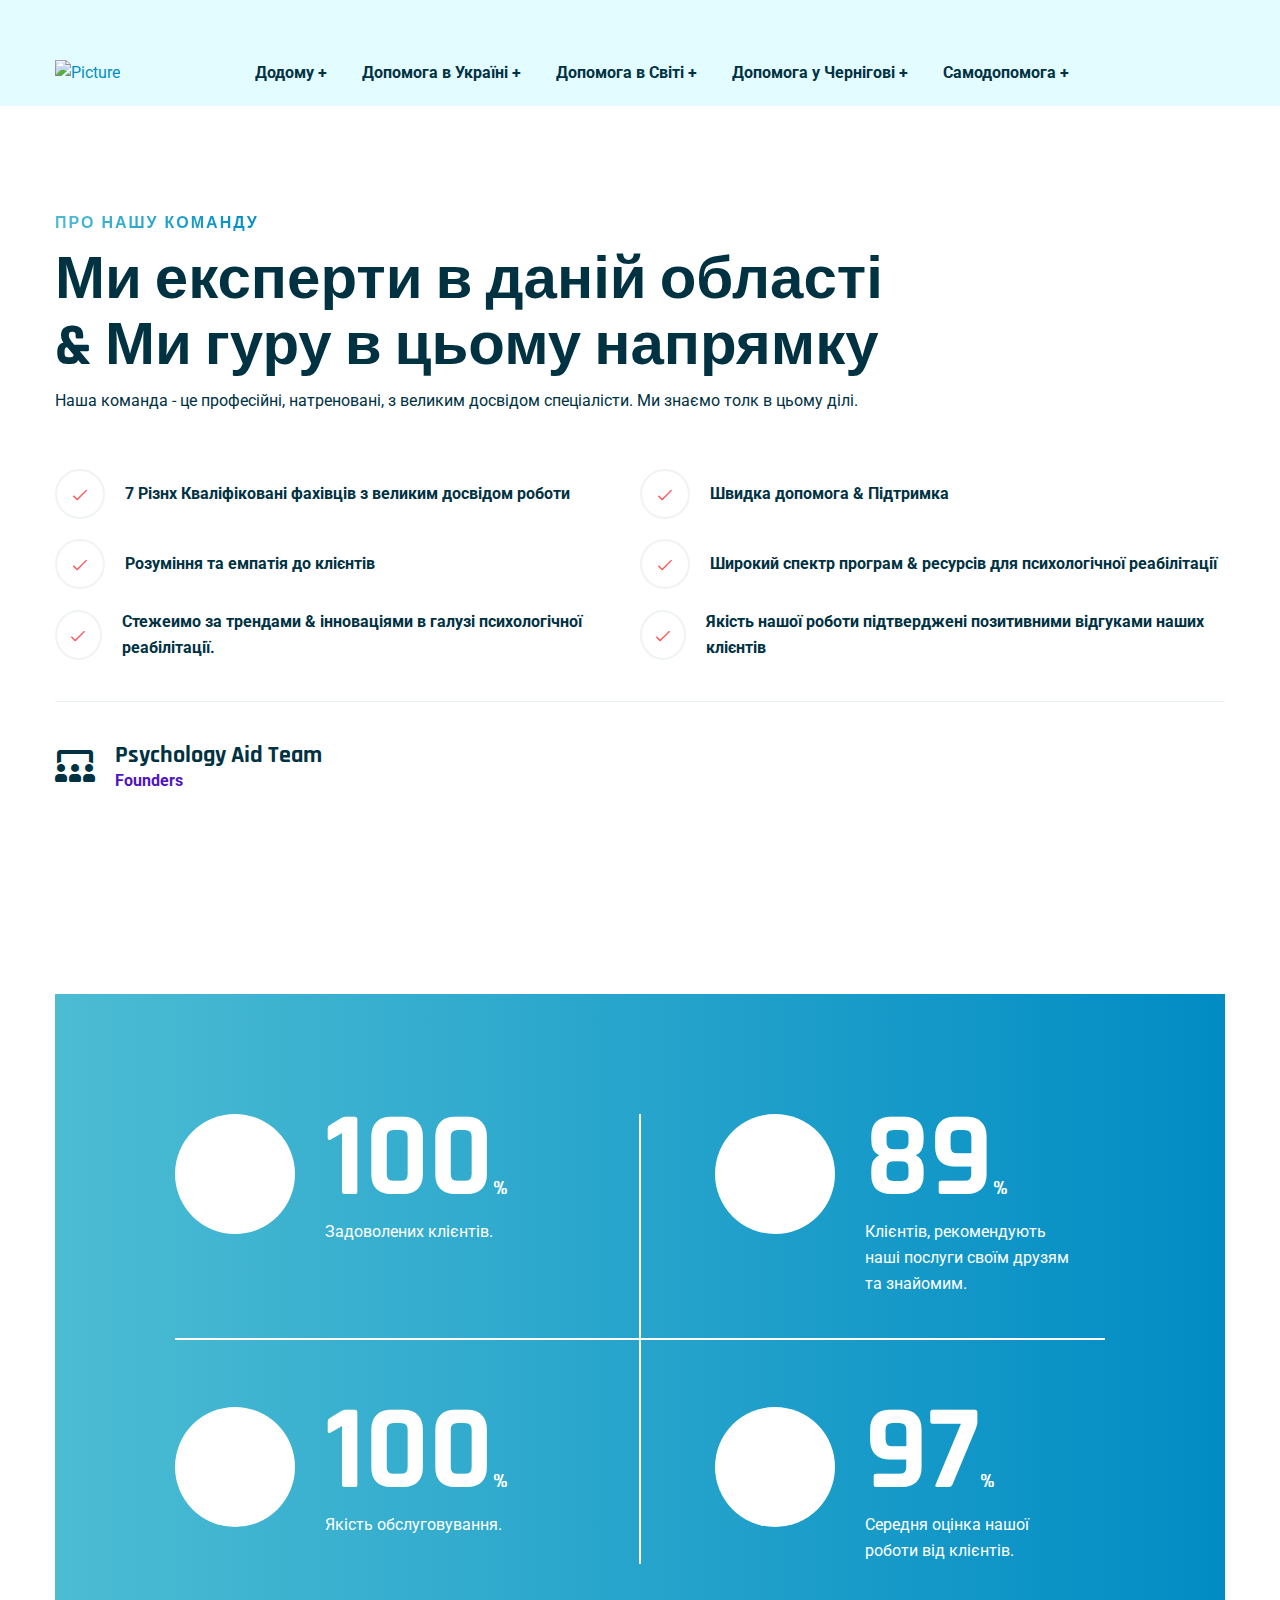
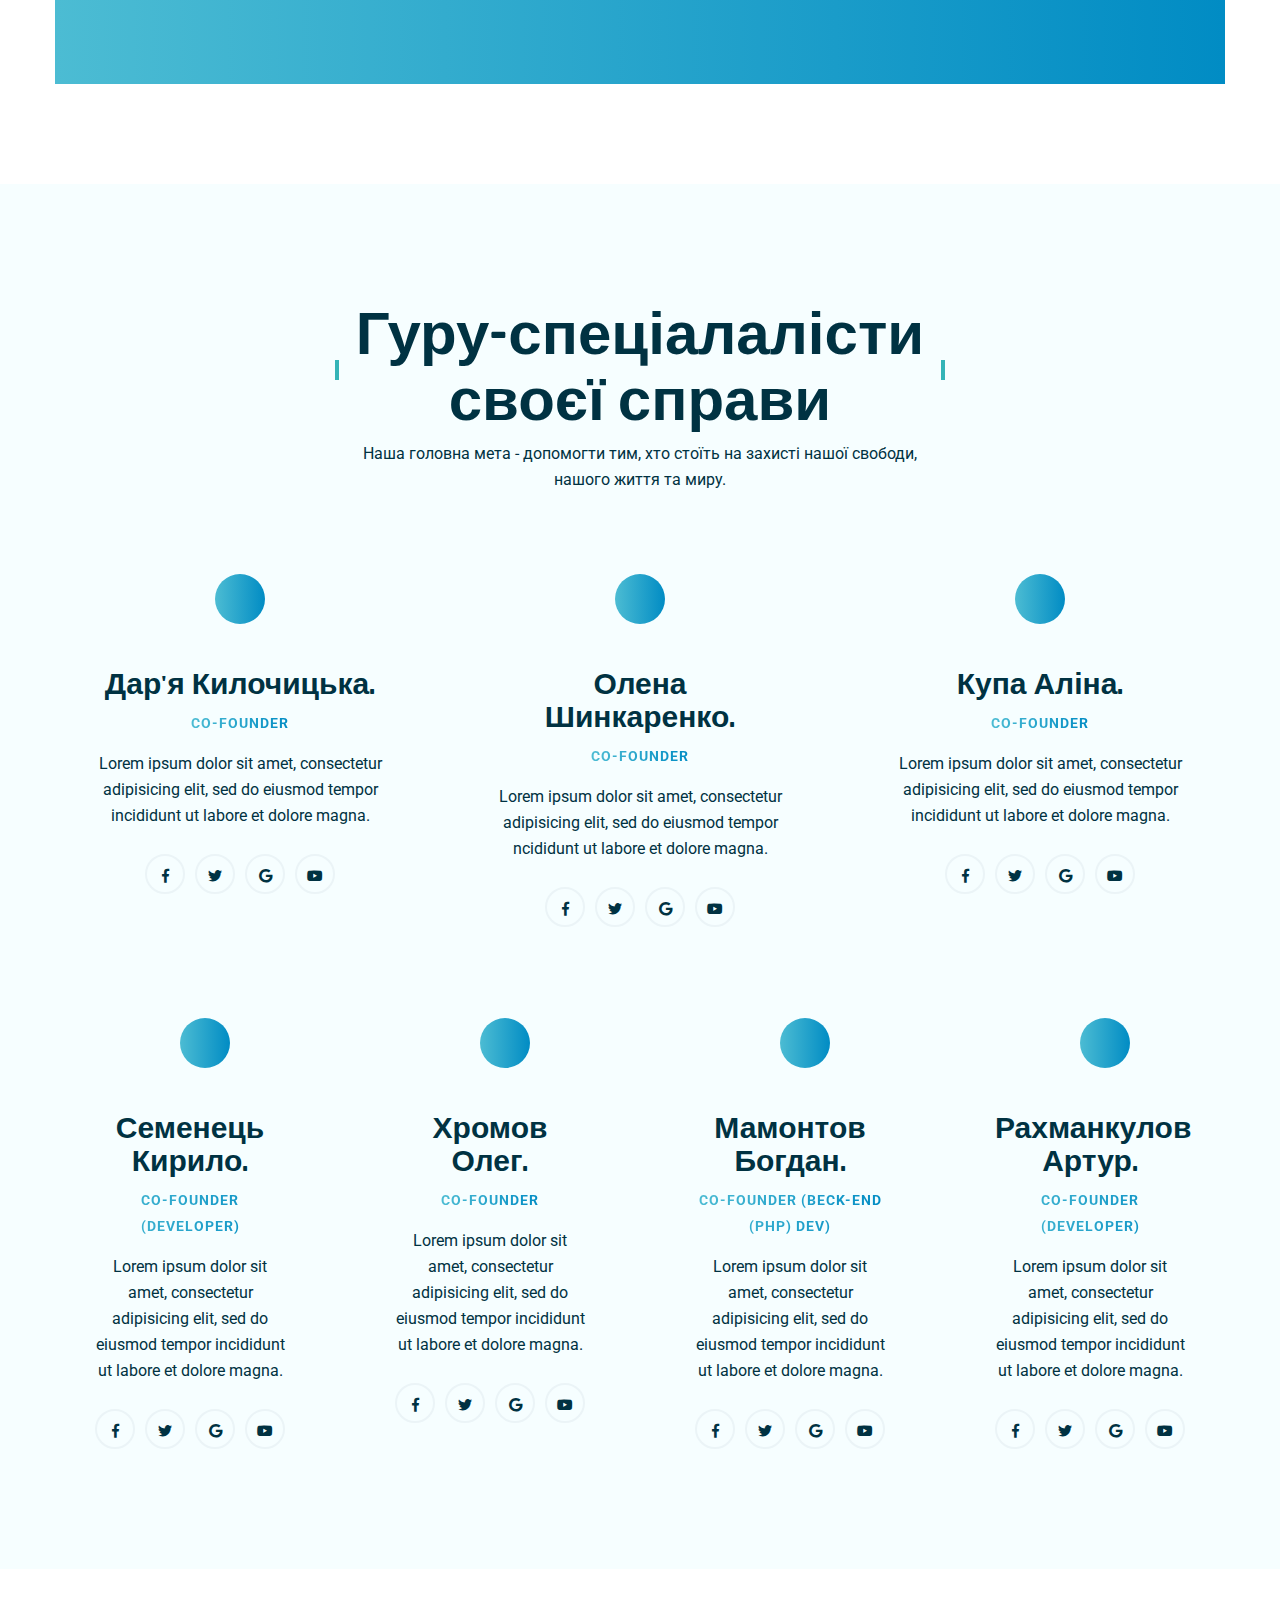
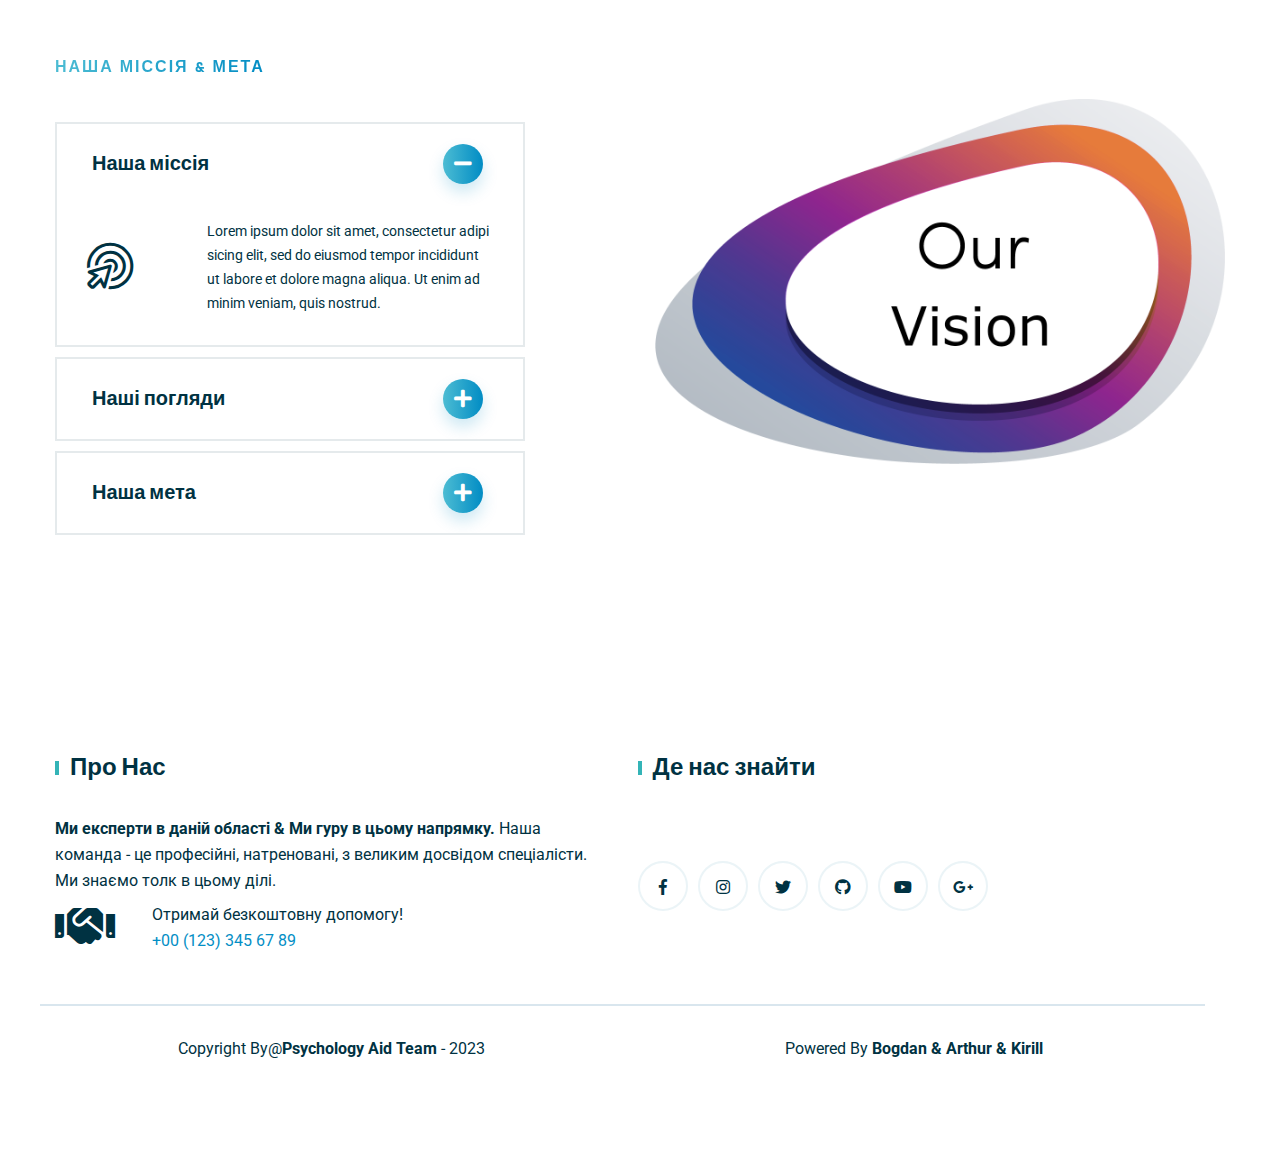
==== commit bc9be772: "Fix some issuses with colors" ====
--- a/resources/templates/about.html
+++ b/resources/templates/about.html
@@ -90,7 +90,7 @@
   <div class="container custom-header">
     <div class="row align-items-center">
       <div class="col-xl-2 col-lg-3">
-        <a href="index.html" class="site-logo">
+        <a href="/CivilEducation/index.html" class="site-logo">
           <img src="/static/images/Logo.png" alt="Picture" style="max-width: 140px;">
         </a>
         <div class="mobile-menu"></div>
@@ -102,24 +102,24 @@
               <li>
                 <a href="/CivilEducation/index.html">Додому +</a>
               </li>
-              <li><a href="#">Text 1 goes here +</a>
+              <li><a href="#">Допомога в Україні +</a>
               </li>
-              <li><a href="#">Text 2 goes here +</a>
+              <li><a href="#">Допомога в Світі +</a>
               </li>
-              <li><a href="#">Text 3 goes here +</a>
+              <li><a href="#">Допомога у Чернігові +</a>
               </li>
-              <li><a href="#">Text 4 goes here +</a>
-              </li>
-              <li><a href="#">Text 5 goes here +</a>
+              <li><a href="#">Самодопомога +</a>
               </li>
             </ul>
           </nav>
         </div>
+
       </div>
 
     </div>
   </div>
 </header>
+
 <!-- header end -->
 
 <!-- about area start -->
--- a/resources/static/assets/css/style.css
+++ b/resources/static/assets/css/style.css
@@ -271,6 +271,7 @@
 	position: absolute;
 	width: 100%;
 	z-index: 2;
+	background-color: #E3FCFF;
 }
 
 .header-top-info {
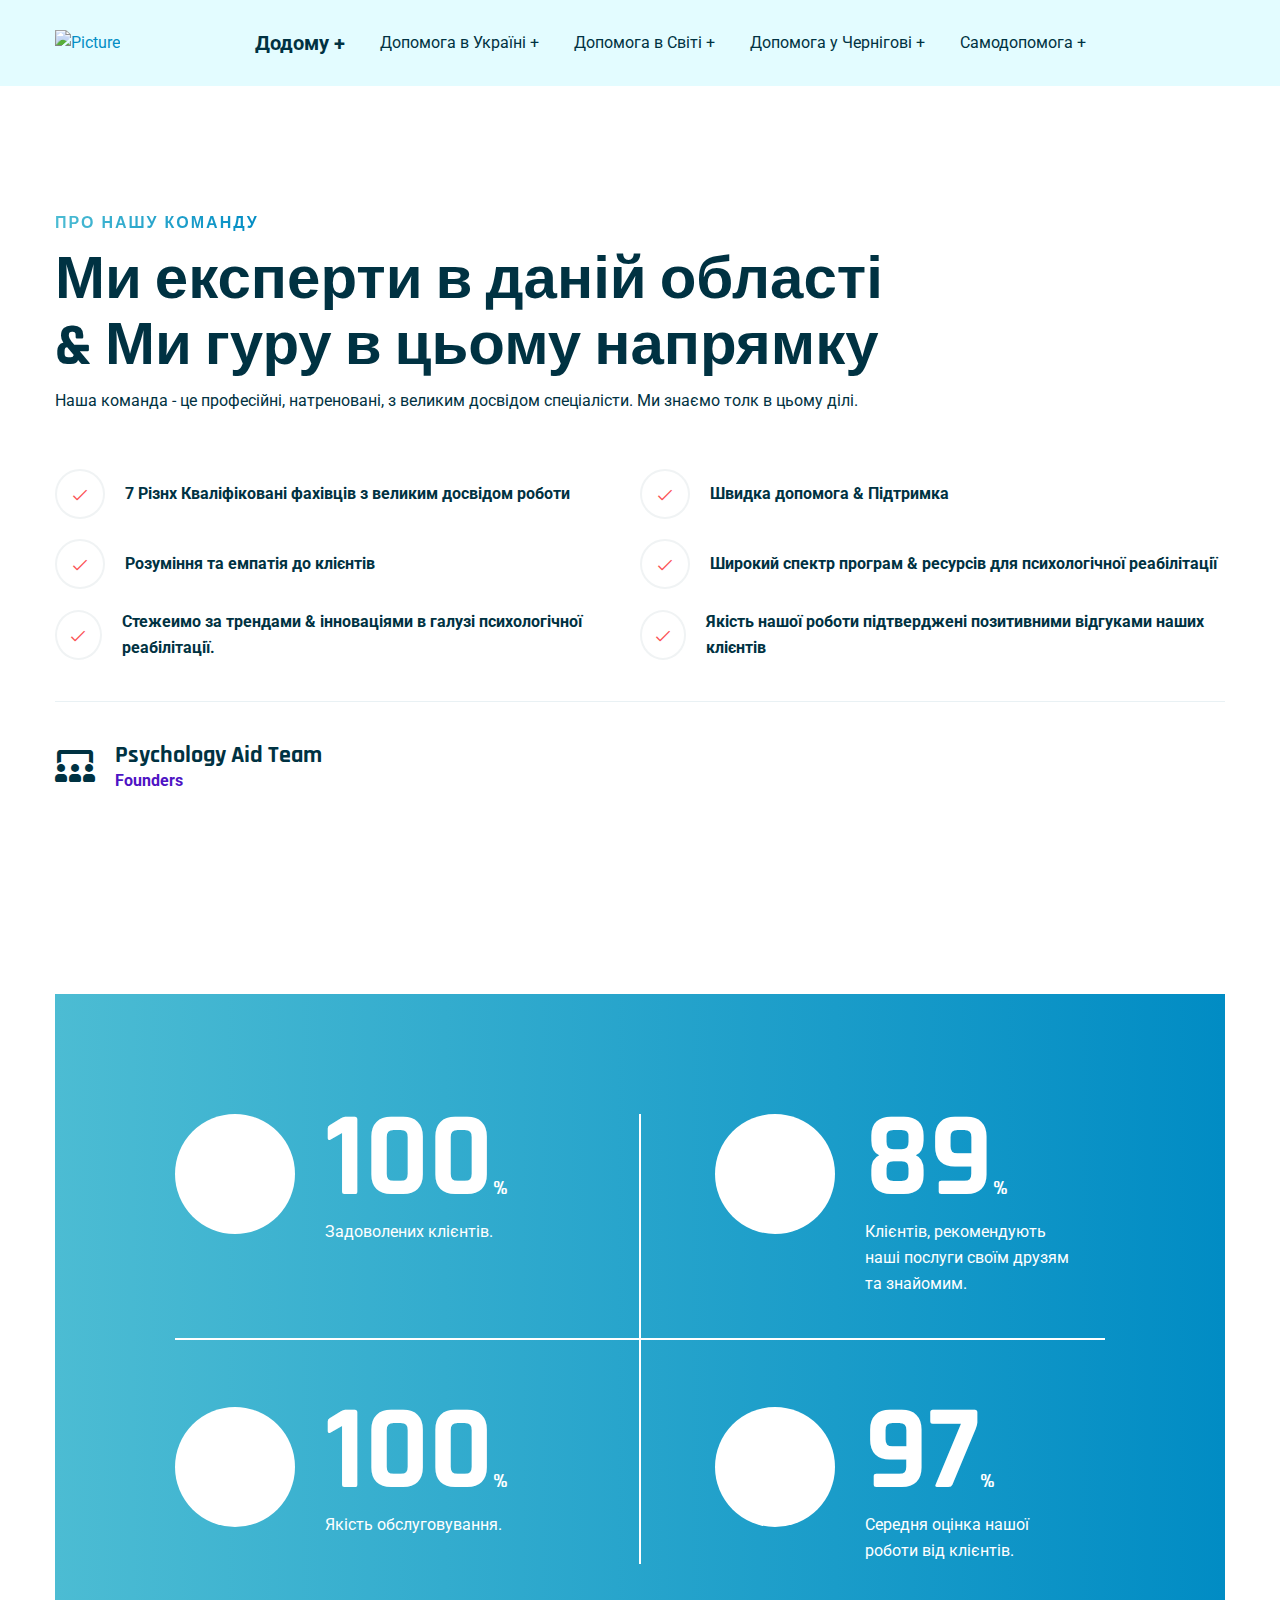
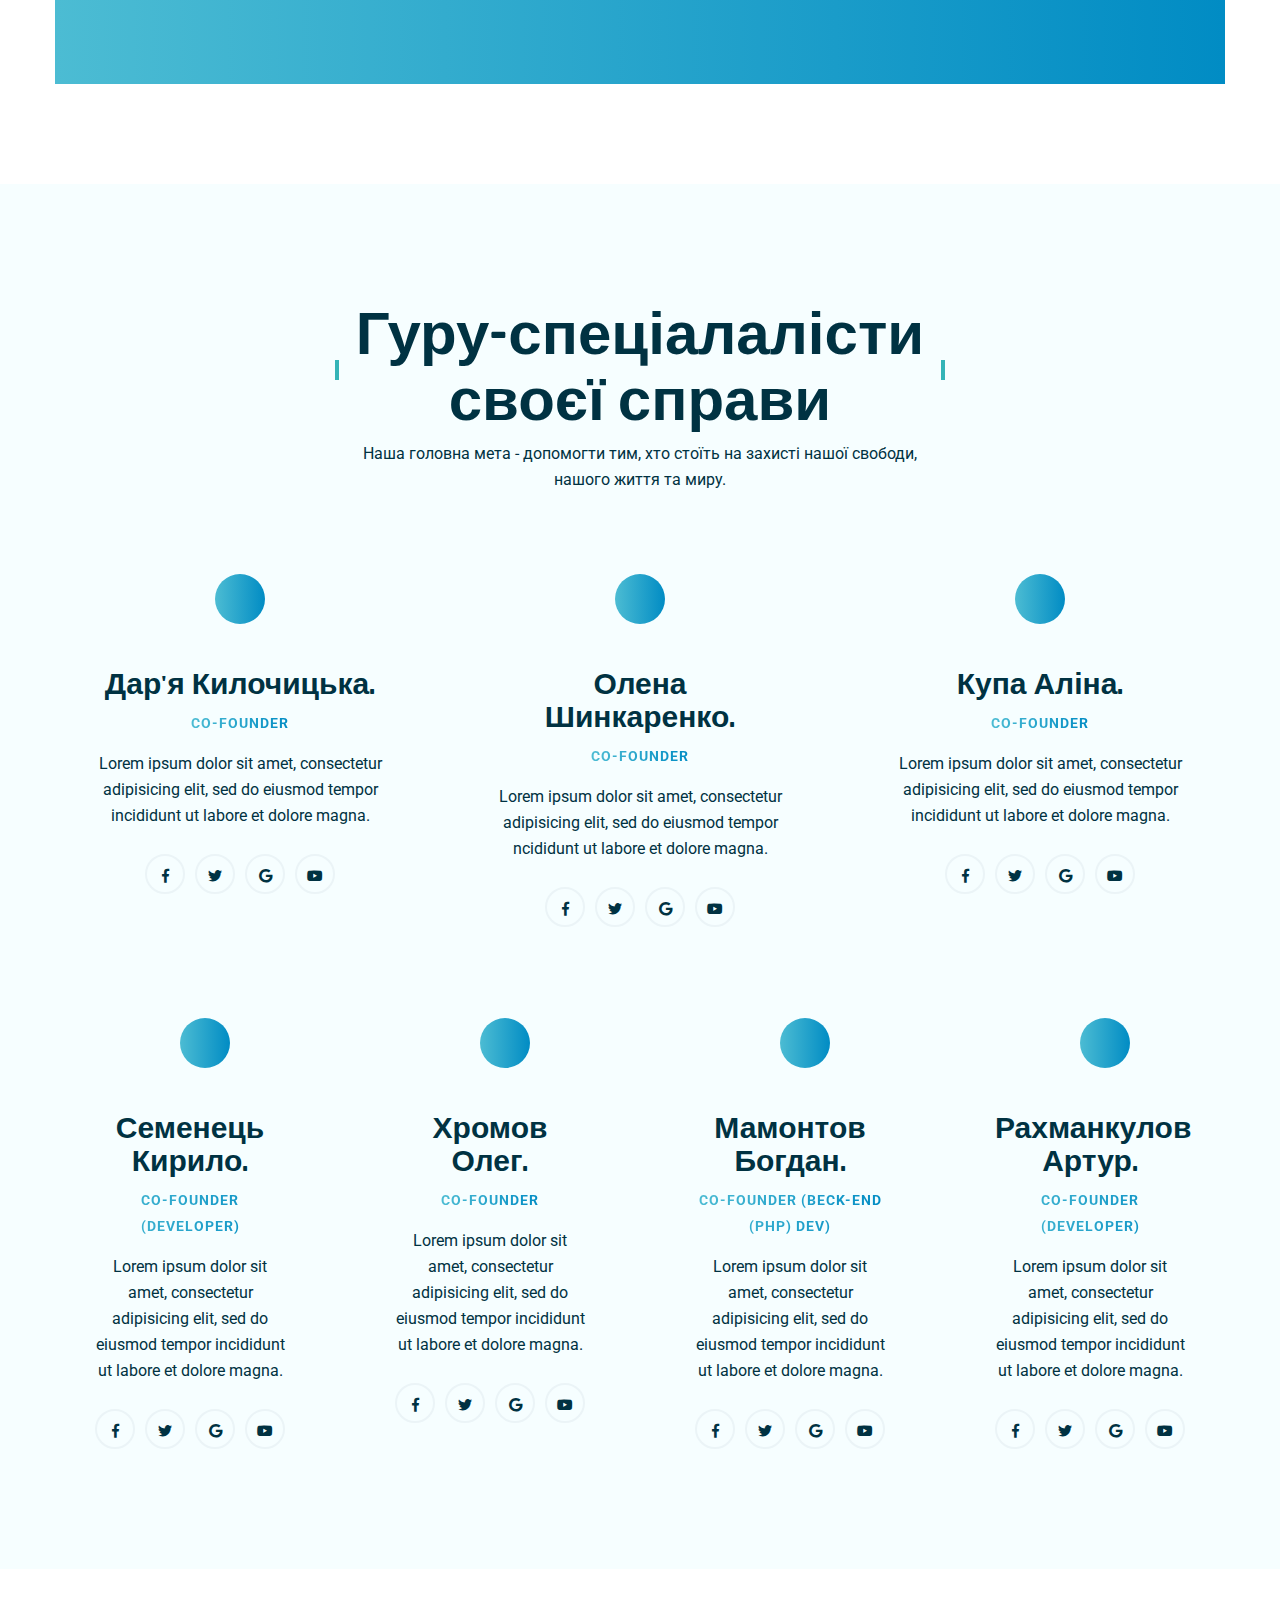
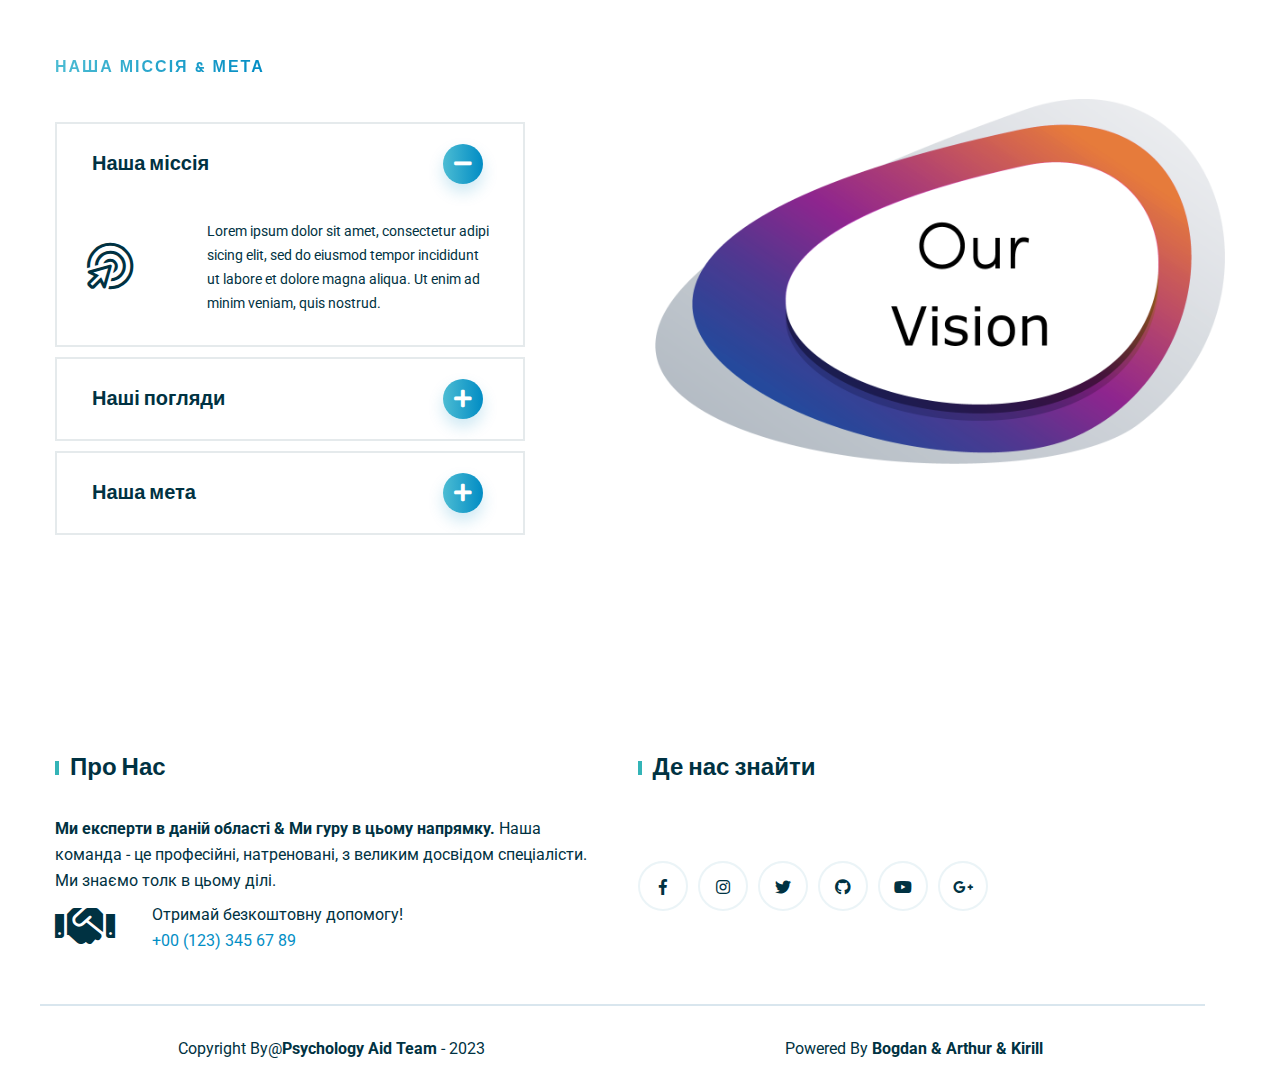
==== commit ea6fd584: "Fix issuses in header" ====
--- a/resources/templates/about.html
+++ b/resources/templates/about.html
@@ -91,24 +91,24 @@
     <div class="row align-items-center">
       <div class="col-xl-2 col-lg-3">
         <a href="/CivilEducation/index.html" class="site-logo">
-          <img src="/static/images/Logo.png" alt="Picture" style="max-width: 140px;">
+          <img class="img-fluid" src="/static/images/Logo.png" alt="Picture" style="max-width: 100px;">
         </a>
         <div class="mobile-menu"></div>
       </div>
       <div class="col-xl-10 col-lg-10 my-auto">
         <div class="mainmenu">
-          <nav id="mobile-menu">
+          <nav id="mobile-menu" style="font-size: 18px">
             <ul>
               <li>
-                <a href="/CivilEducation/index.html">Додому +</a>
+                <a href="/CivilEducation/index.html" style="font-size: 20px">Додому +</a>
               </li>
-              <li><a href="#">Допомога в Україні +</a>
+              <li><a href="#" style="font-size: 16px; font-weight: 400">Допомога в Україні +</a>
               </li>
-              <li><a href="#">Допомога в Світі +</a>
+              <li><a href="#" style="font-size: 16px; font-weight: 400">Допомога в Світі +</a>
               </li>
-              <li><a href="#">Допомога у Чернігові +</a>
+              <li><a href="#" style="font-size: 16px; font-weight: 400">Допомога у Чернігові +</a>
               </li>
-              <li><a href="#">Самодопомога +</a>
+              <li><a href="#" style="font-size: 16px; font-weight: 400">Самодопомога +</a>
               </li>
             </ul>
           </nav>
@@ -514,7 +514,7 @@
 <!-- our mission area end -->
 
 <!-- footer start -->
-<footer class="site-footer pt-100 pb-80">
+<footer class="site-footer pt-100 pb-10">
   <div class="container">
     <div class="row">
       <div class="col-xl-12 col-lg-12 pr-50">
--- a/resources/static/assets/css/style.css
+++ b/resources/static/assets/css/style.css
@@ -267,7 +267,8 @@
 }
 
 .site-header {
-	padding-top: 40px;
+	padding-top: 10px;
+	padding-bottom: 10px;
 	position: absolute;
 	width: 100%;
 	z-index: 2;
@@ -765,8 +766,6 @@
 }
 .site-header.sticky-on  {
 	background: #E3FCFF;
-	padding-top: 10px;
-	padding-bottom: 10px;
 }
 
 /* header-extra-info */
@@ -7288,3 +7287,4 @@
     font: bold 2em "Poppins", sans-serif;
   }
 }
+
